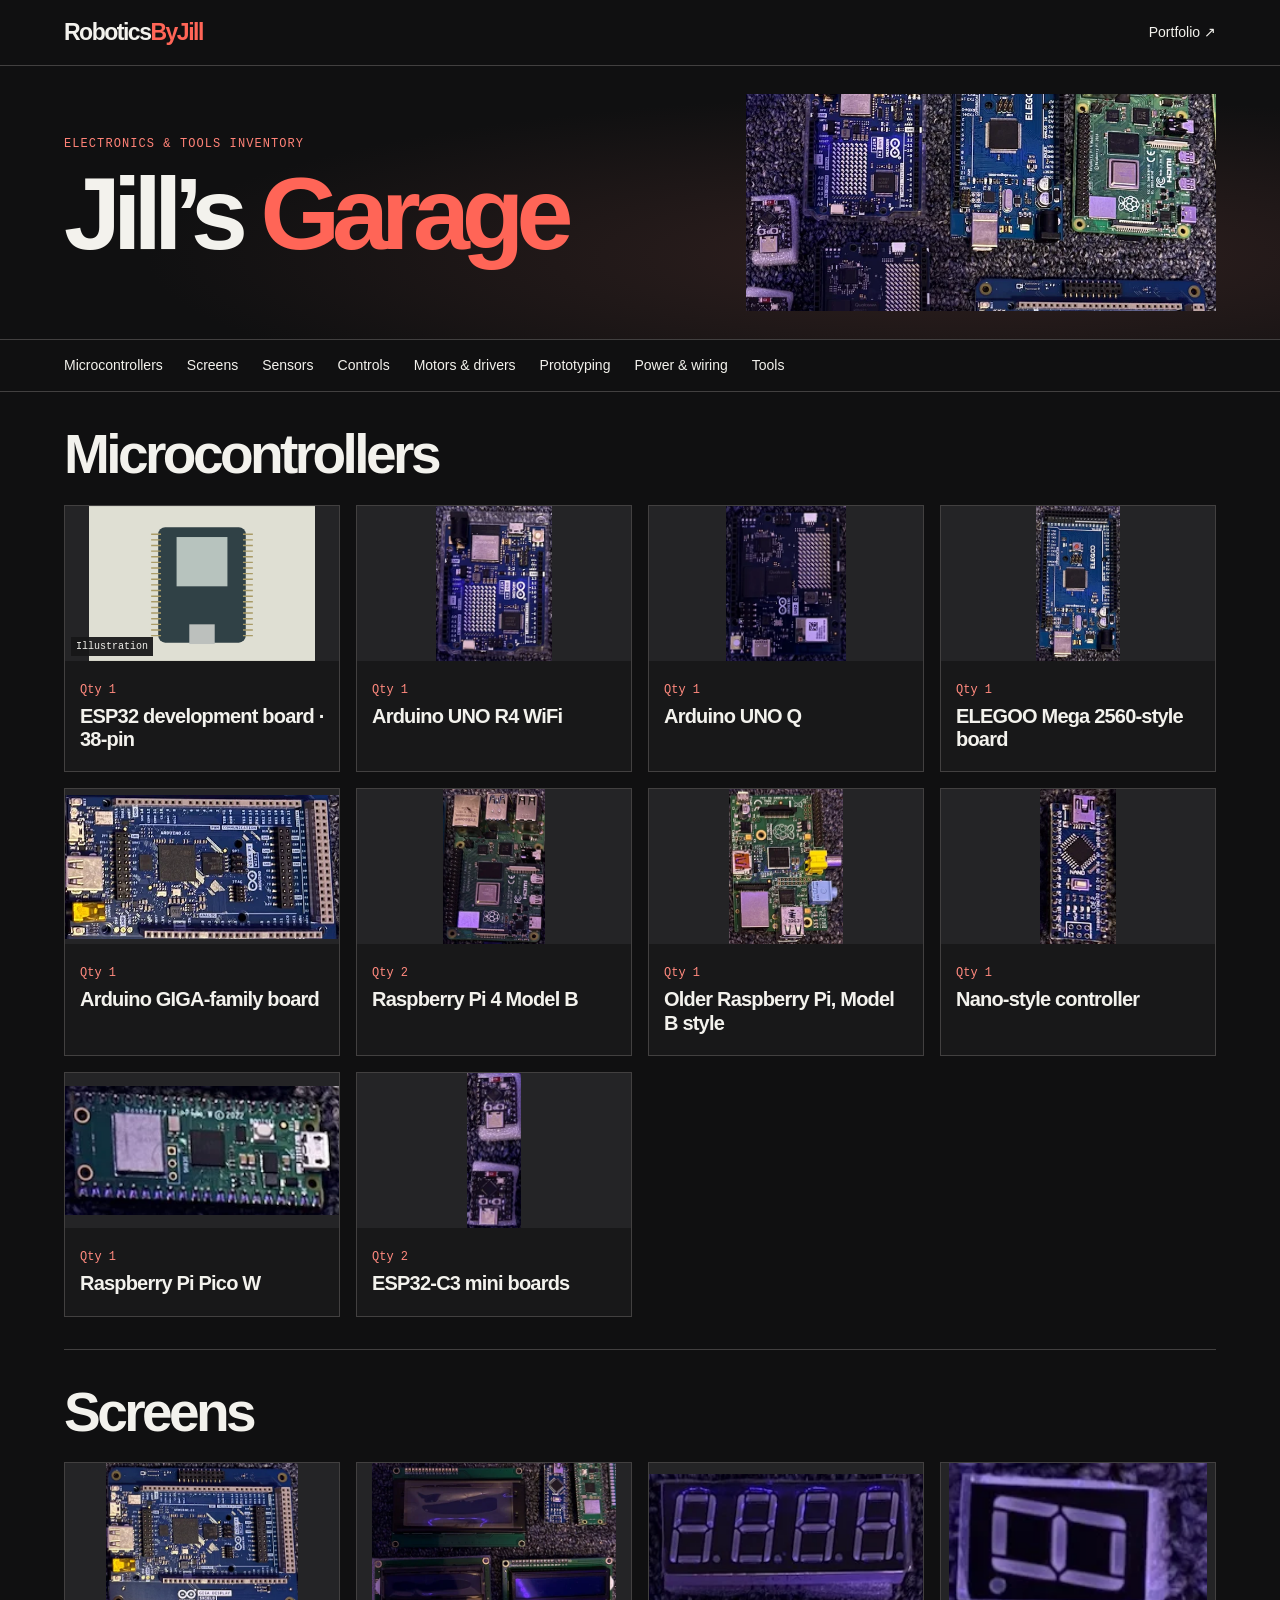
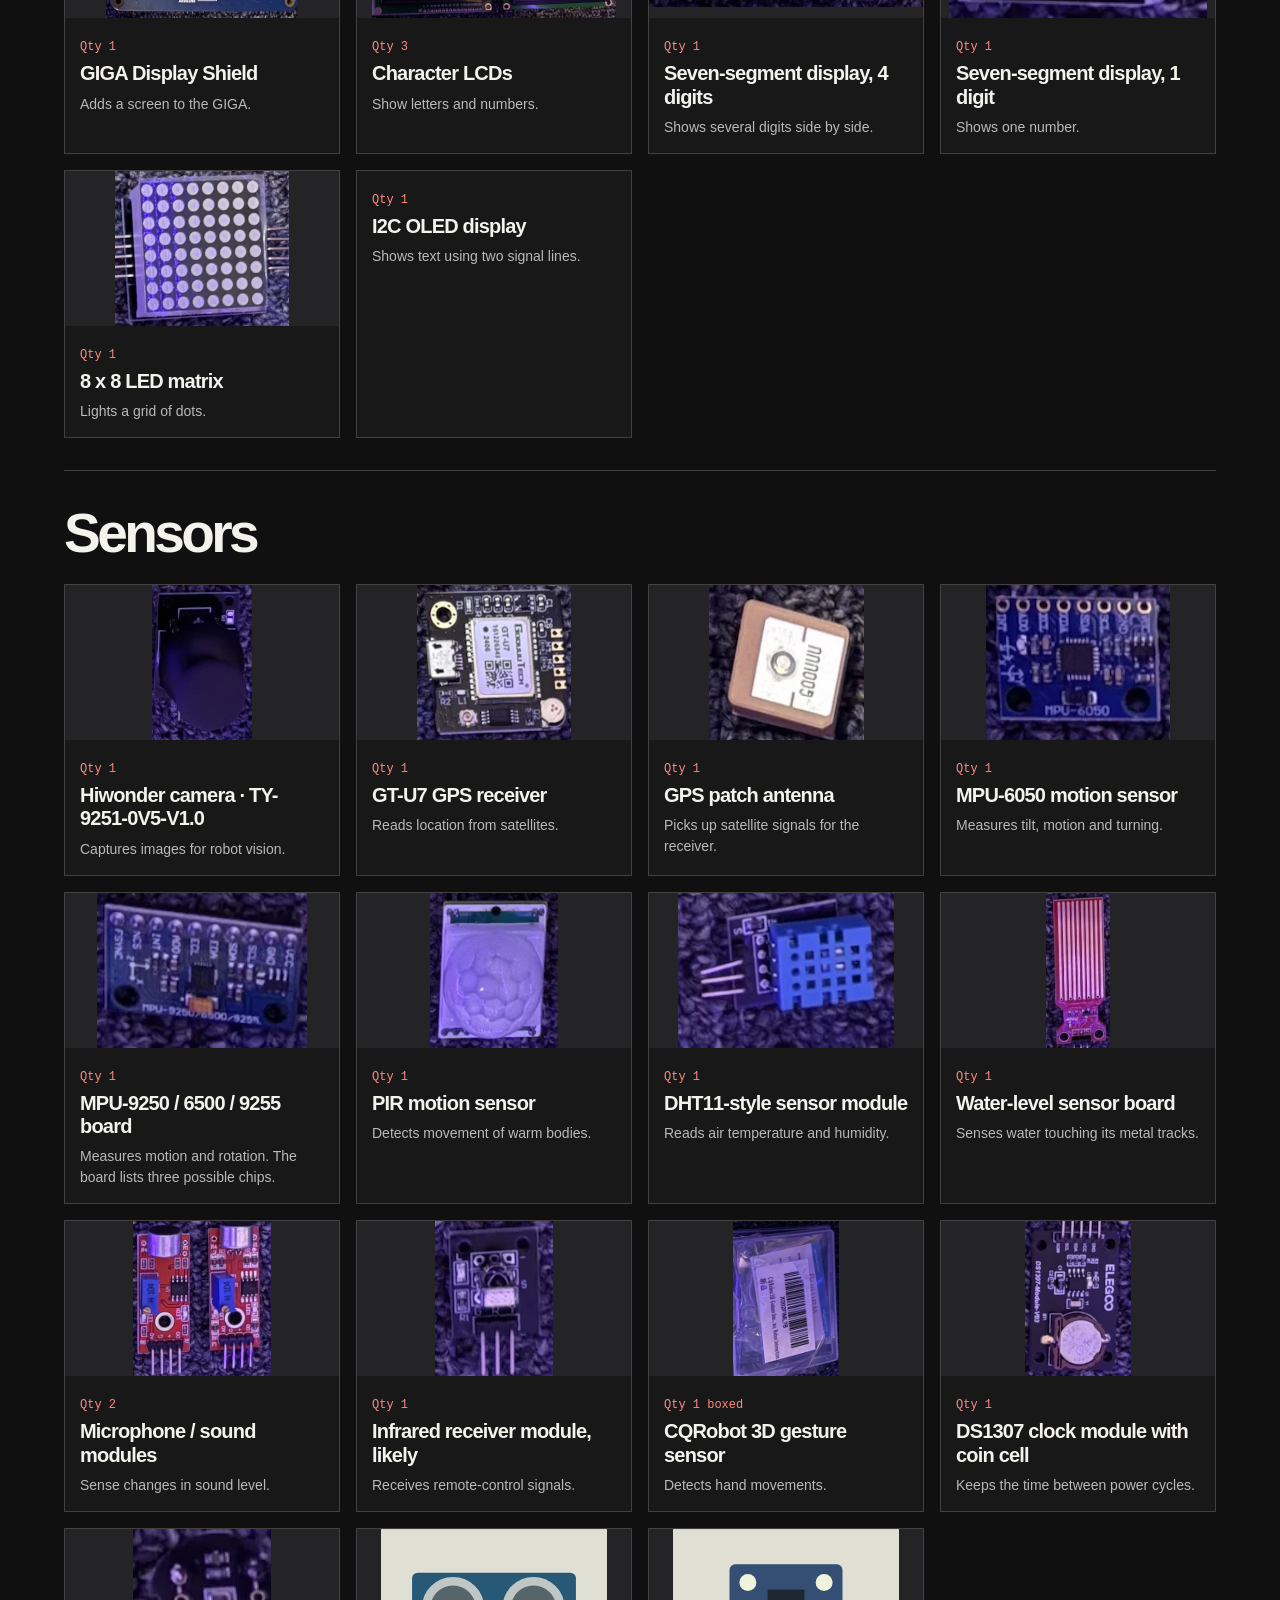
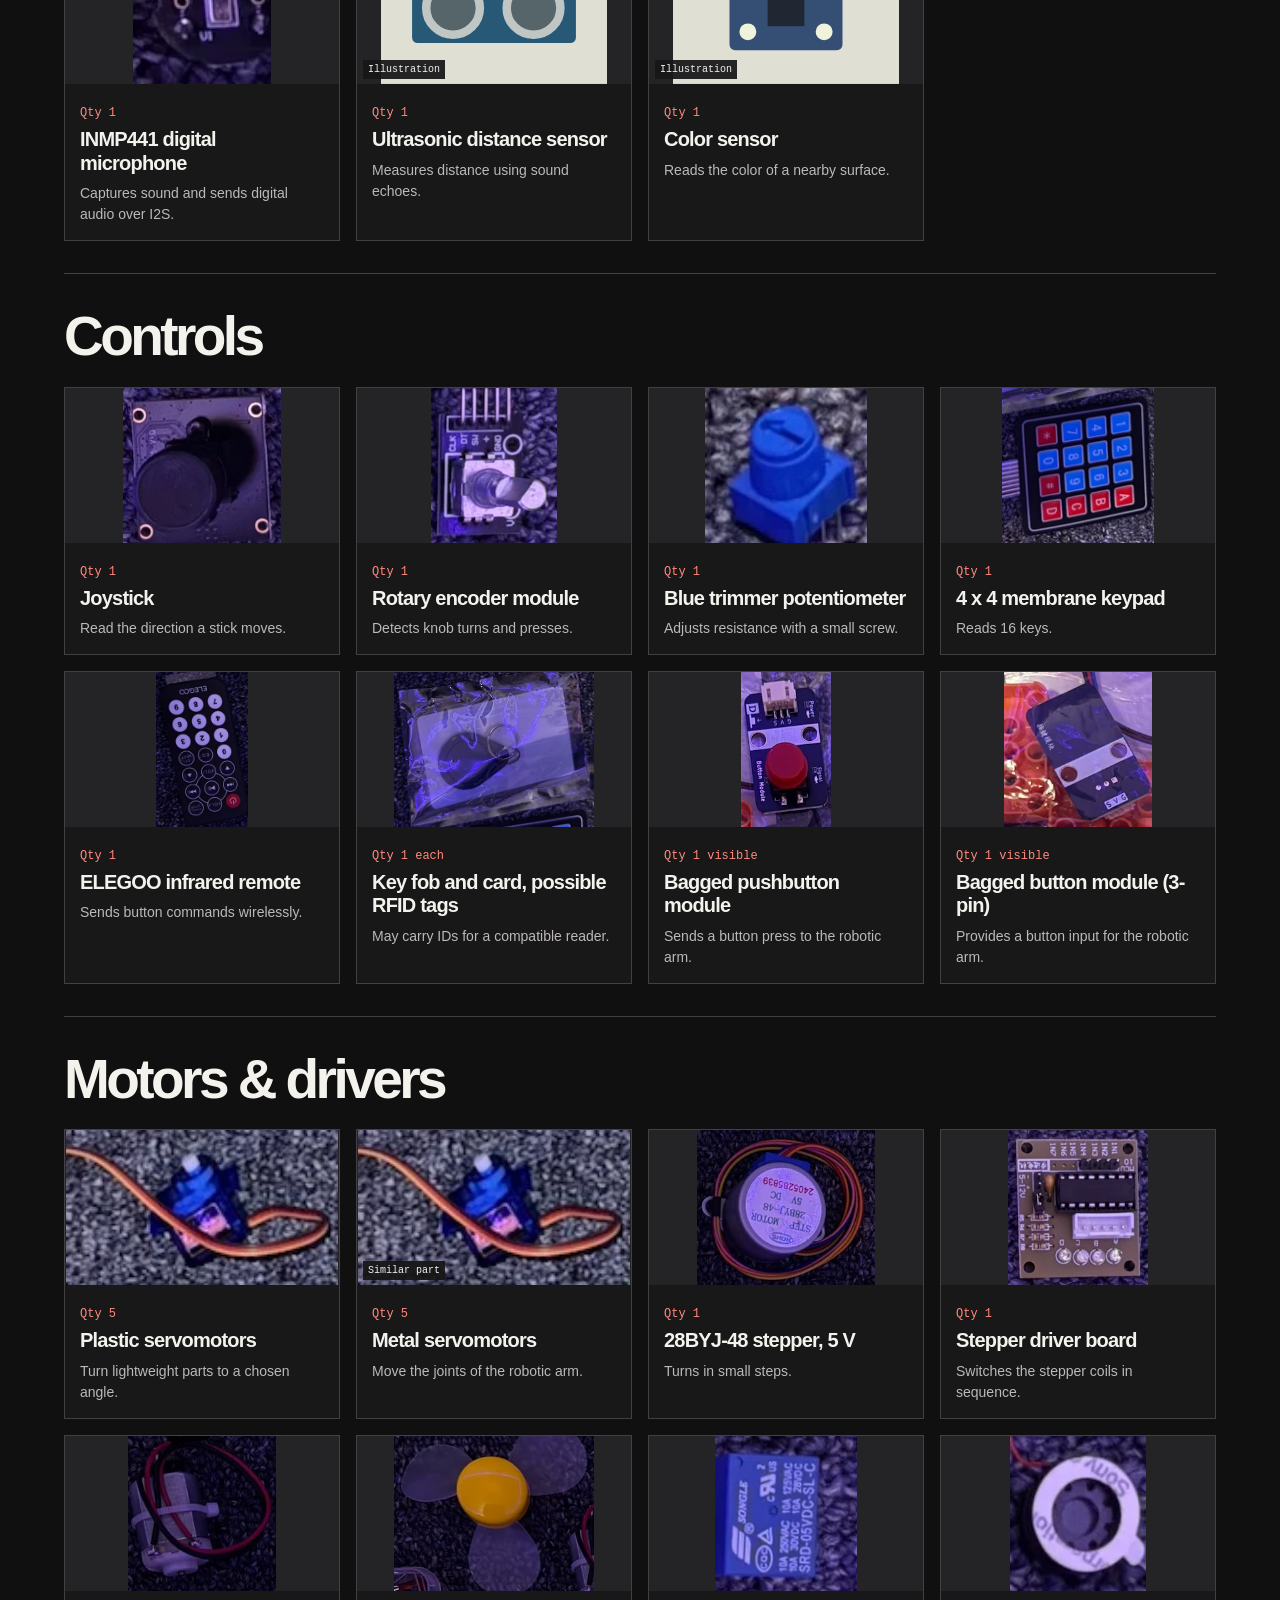
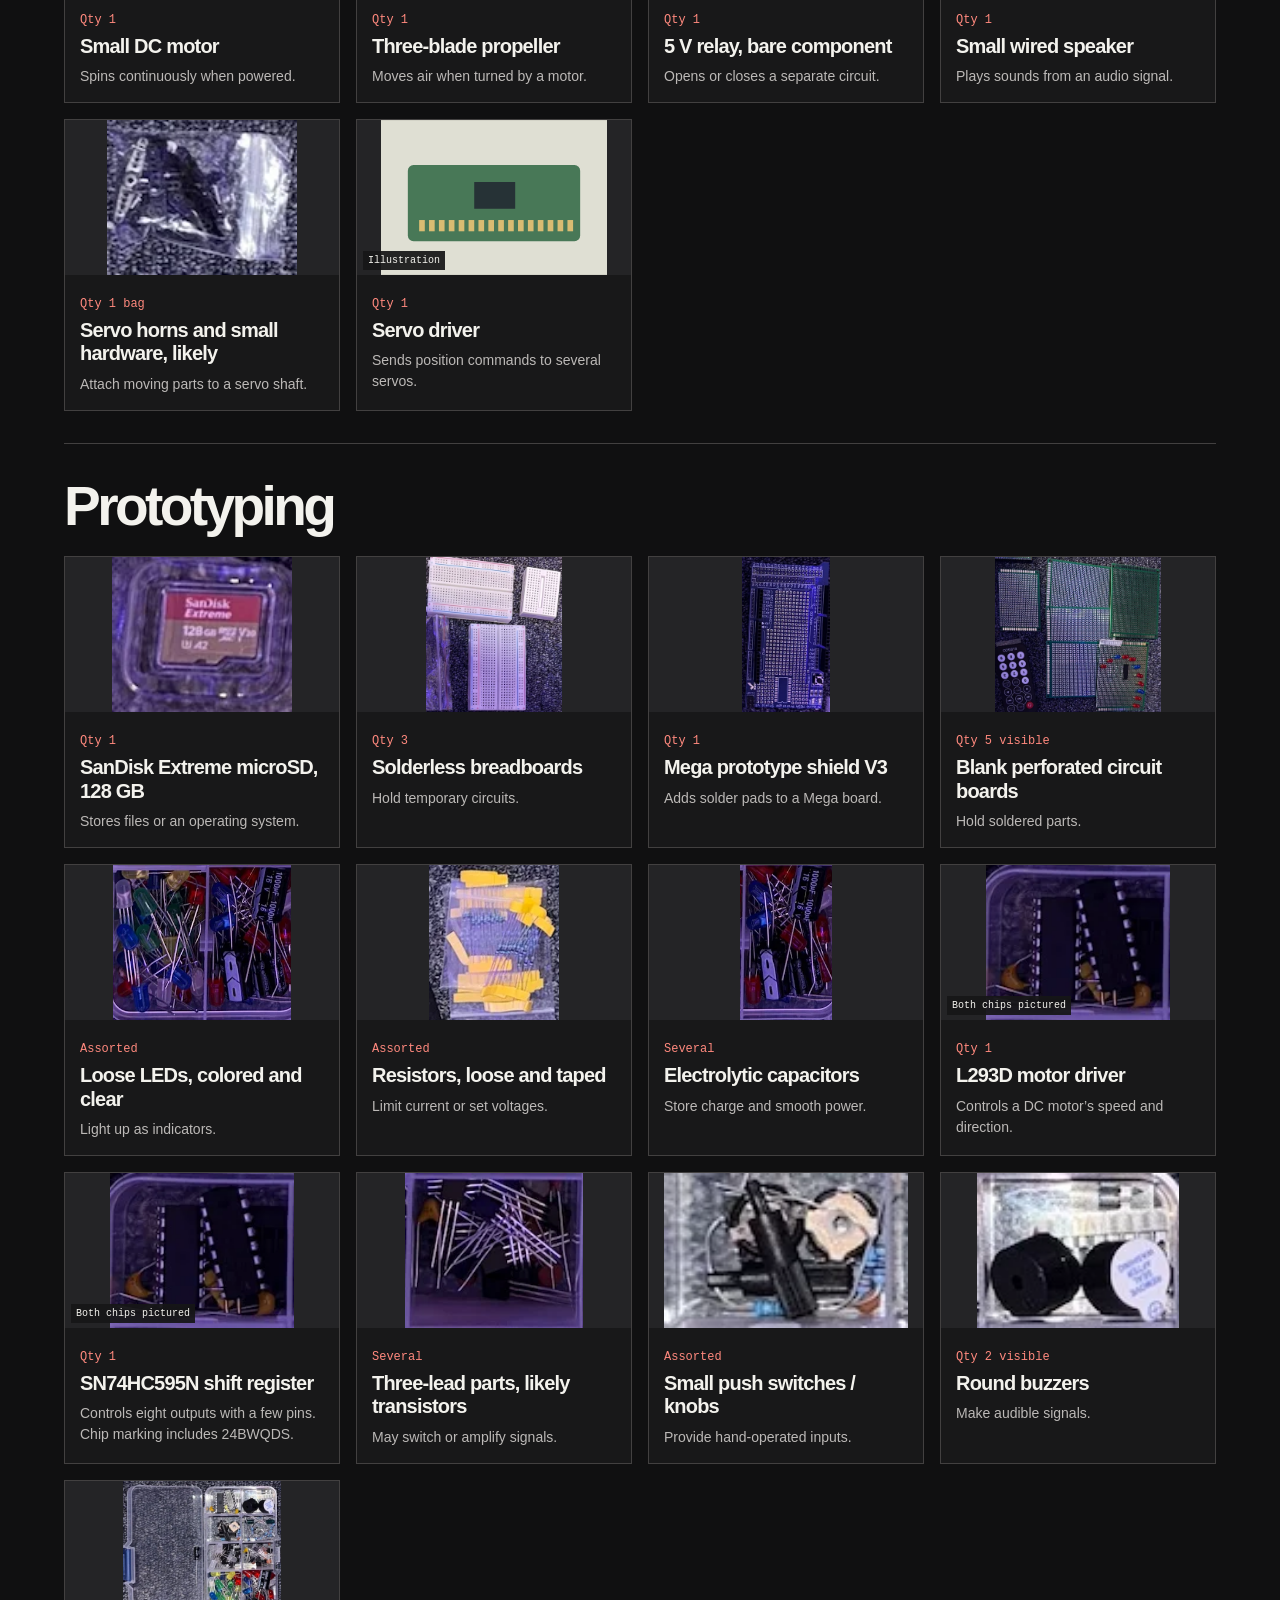
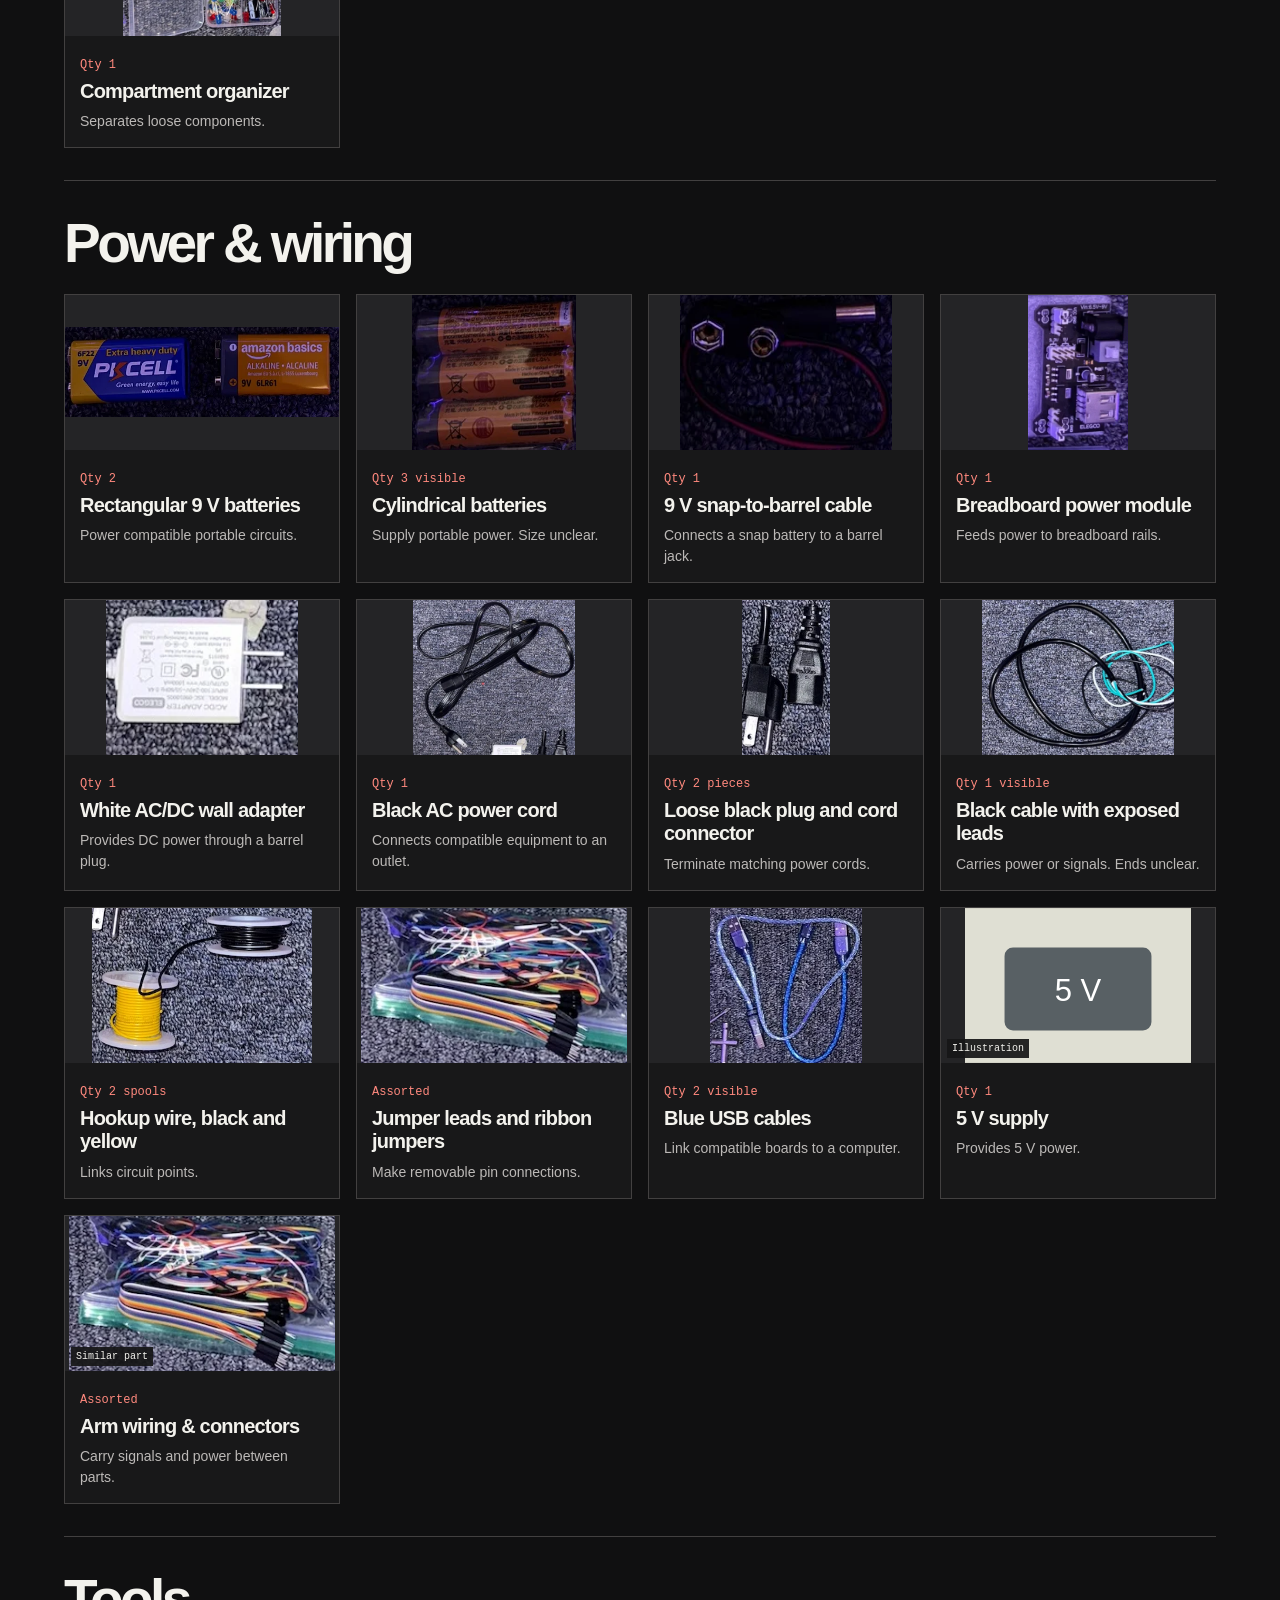
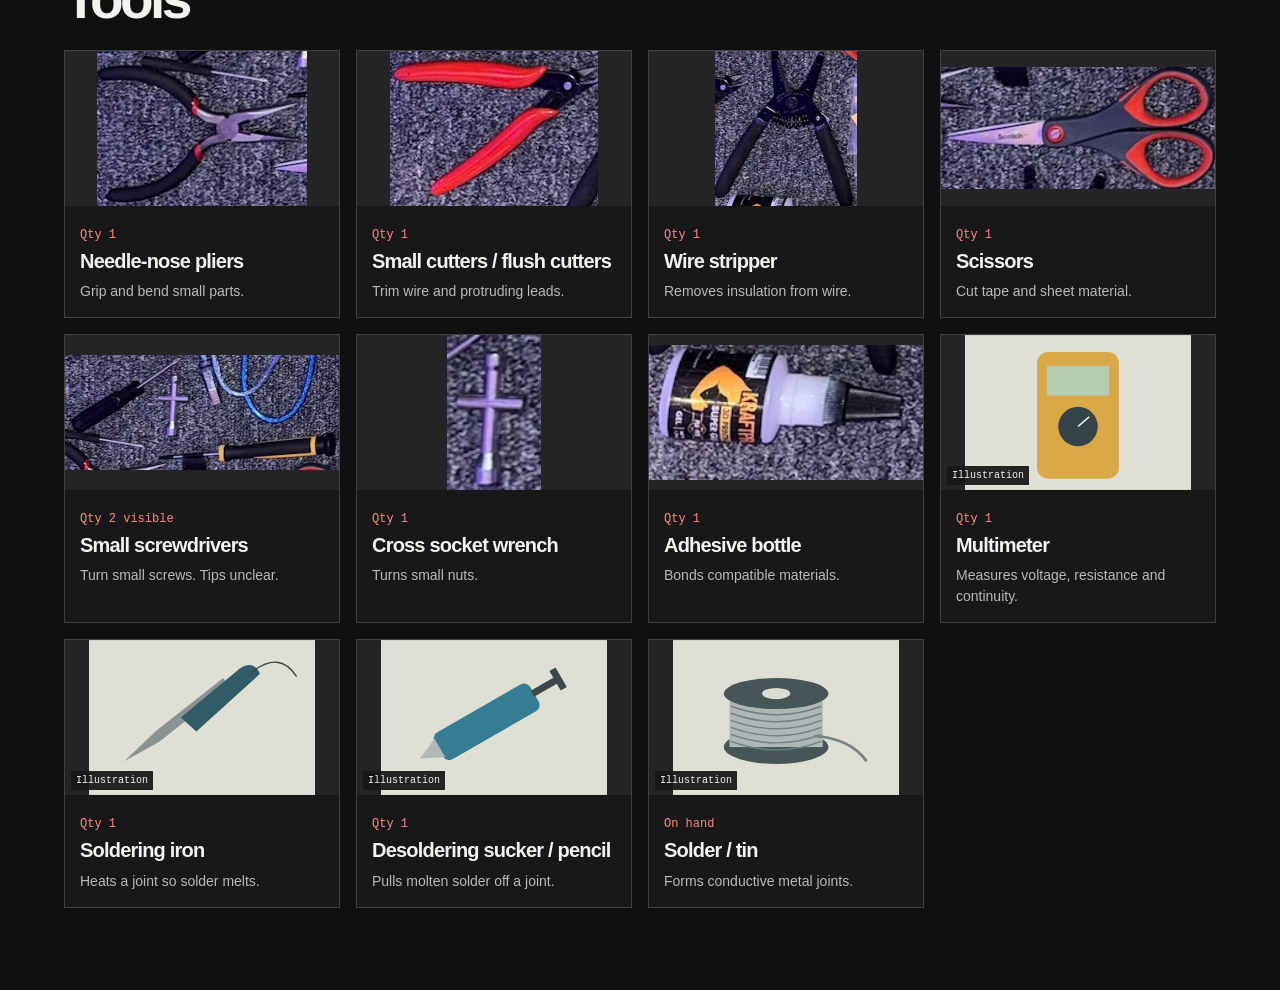
==== index.html @ e43953ca "fixing deployment" ====
<!doctype html>
<html lang="en">
  <head>
    <meta charset="utf-8">
    <meta name="viewport" content="width=device-width,initial-scale=1">
    <title>Jill’s Garage</title>
    <link rel="stylesheet" href="styles.css">
  </head>
  <body>
    <header id="top">
      <div class="mast">
        <a class="brand" href="#top">Robotics<span>ByJill</span>
        </a>
        <a href="https://i-am-jillian.github.io/RoboticsByJill/#top">Portfolio ↗</a>
      </div>
      <div class="hero">
        <div>
          <p>Electronics &amp; tools inventory</p>
          <h1>Jill’s <em>Garage</em>
          </h1>
        </div>
        <img src="photos/workbench.webp" alt="Arduino and Raspberry Pi boards from Jill’s collection">
      </div>
    </header>
    <nav aria-label="Inventory sections">
      <a href="#section-0">Microcontrollers</a>
      <a href="#section-1">Screens</a>
      <a href="#section-2">Sensors</a>
      <a href="#section-3">Controls</a>
      <a href="#section-4">Motors &amp; drivers</a>
      <a href="#section-5">Prototyping</a>
      <a href="#section-6">Power &amp; wiring</a>
      <a href="#section-7">Tools</a>
    </nav>
    <main>
      <section id="section-0">
        <h2>Microcontrollers</h2>
        <div class="grid">
          <article>
            <figure>
              <img loading="lazy" src="photos/board.svg" alt="ESP32 development board · 38-pin">
              <small>Illustration</small>
            </figure>
            <div class="info">
              <span class="qty">Qty 1</span>
              <h3>ESP32 development board · 38-pin</h3>
            </div>
          </article>
          <article>
            <figure>
              <img loading="lazy" src="photos/0-0.webp" alt="Arduino UNO R4 WiFi">
            </figure>
            <div class="info">
              <span class="qty">Qty 1</span>
              <h3>Arduino UNO R4 WiFi</h3>
            </div>
          </article>
          <article>
            <figure>
              <img loading="lazy" src="photos/0-1.webp" alt="Arduino UNO Q">
            </figure>
            <div class="info">
              <span class="qty">Qty 1</span>
              <h3>Arduino UNO Q</h3>
            </div>
          </article>
          <article>
            <figure>
              <img loading="lazy" src="photos/0-2.webp" alt="ELEGOO Mega 2560-style board">
            </figure>
            <div class="info">
              <span class="qty">Qty 1</span>
              <h3>ELEGOO Mega 2560-style board</h3>
            </div>
          </article>
          <article>
            <figure>
              <img loading="lazy" src="photos/0-3.webp" alt="Arduino GIGA-family board">
            </figure>
            <div class="info">
              <span class="qty">Qty 1</span>
              <h3>Arduino GIGA-family board</h3>
            </div>
          </article>
          <article>
            <figure>
              <img loading="lazy" src="photos/0-5.webp" alt="Raspberry Pi 4 Model B">
            </figure>
            <div class="info">
              <span class="qty">Qty 2</span>
              <h3>Raspberry Pi 4 Model B</h3>
            </div>
          </article>
          <article>
            <figure>
              <img loading="lazy" src="photos/0-6.webp" alt="Older Raspberry Pi, Model B style">
            </figure>
            <div class="info">
              <span class="qty">Qty 1</span>
              <h3>Older Raspberry Pi, Model B style</h3>
            </div>
          </article>
          <article>
            <figure>
              <img loading="lazy" src="photos/0-7.webp" alt="Nano-style controller">
            </figure>
            <div class="info">
              <span class="qty">Qty 1</span>
              <h3>Nano-style controller</h3>
            </div>
          </article>
          <article>
            <figure>
              <img loading="lazy" src="photos/0-8.webp" alt="Raspberry Pi Pico W">
            </figure>
            <div class="info">
              <span class="qty">Qty 1</span>
              <h3>Raspberry Pi Pico W</h3>
            </div>
          </article>
          <article>
            <figure>
              <img loading="lazy" src="photos/0-9.webp" alt="ESP32-C3 mini boards">
            </figure>
            <div class="info">
              <span class="qty">Qty 2</span>
              <h3>ESP32-C3 mini boards</h3>
            </div>
          </article>
        </div>
      </section>
      <section id="section-1">
        <h2>Screens</h2>
        <div class="grid">
          <article>
            <figure>
              <img loading="lazy" src="photos/0-4.webp" alt="GIGA Display Shield">
            </figure>
            <div class="info">
              <span class="qty">Qty 1</span>
              <h3>GIGA Display Shield</h3>
              <p>Adds a screen to the GIGA.</p>
            </div>
          </article>
          <article>
            <figure>
              <img loading="lazy" src="photos/2-0.webp" alt="Character LCDs">
            </figure>
            <div class="info">
              <span class="qty">Qty 3</span>
              <h3>Character LCDs</h3>
              <p>Show letters and numbers.</p>
            </div>
          </article>
          <article>
            <figure>
              <img loading="lazy" src="photos/2-1.webp" alt="Seven-segment display, 4 digits">
            </figure>
            <div class="info">
              <span class="qty">Qty 1</span>
              <h3>Seven-segment display, 4 digits</h3>
              <p>Shows several digits side by side.</p>
            </div>
          </article>
          <article>
            <figure>
              <img loading="lazy" src="photos/2-2.webp" alt="Seven-segment display, 1 digit">
            </figure>
            <div class="info">
              <span class="qty">Qty 1</span>
              <h3>Seven-segment display, 1 digit</h3>
              <p>Shows one number.</p>
            </div>
          </article>
          <article>
            <figure>
              <img loading="lazy" src="photos/2-3.webp" alt="8 x 8 LED matrix">
            </figure>
            <div class="info">
              <span class="qty">Qty 1</span>
              <h3>8 x 8 LED matrix</h3>
              <p>Lights a grid of dots.</p>
            </div>
          </article>
          <article>
            <div class="info">
              <span class="qty">Qty 1</span>
              <h3>I2C OLED display</h3>
              <p>Shows text using two signal lines.</p>
            </div>
          </article>
        </div>
      </section>
      <section id="section-2">
        <h2>Sensors</h2>
        <div class="grid">
          <article>
            <figure>
              <img loading="lazy" src="photos/camera.webp" alt="Hiwonder camera · TY-9251-0V5-V1.0">
            </figure>
            <div class="info">
              <span class="qty">Qty 1</span>
              <h3>Hiwonder camera · TY-9251-0V5-V1.0</h3>
              <p>Captures images for robot vision.</p>
            </div>
          </article>
          <article>
            <figure>
              <img loading="lazy" src="photos/1-0.webp" alt="GT-U7 GPS receiver">
            </figure>
            <div class="info">
              <span class="qty">Qty 1</span>
              <h3>GT-U7 GPS receiver</h3>
              <p>Reads location from satellites.</p>
            </div>
          </article>
          <article>
            <figure>
              <img loading="lazy" src="photos/1-1.webp" alt="GPS patch antenna">
            </figure>
            <div class="info">
              <span class="qty">Qty 1</span>
              <h3>GPS patch antenna</h3>
              <p>Picks up satellite signals for the receiver.</p>
            </div>
          </article>
          <article>
            <figure>
              <img loading="lazy" src="photos/1-2.webp" alt="MPU-6050 motion sensor">
            </figure>
            <div class="info">
              <span class="qty">Qty 1</span>
              <h3>MPU-6050 motion sensor</h3>
              <p>Measures tilt, motion and turning.</p>
            </div>
          </article>
          <article>
            <figure>
              <img loading="lazy" src="photos/1-3.webp" alt="MPU-9250 / 6500 / 9255 board">
            </figure>
            <div class="info">
              <span class="qty">Qty 1</span>
              <h3>MPU-9250 / 6500 / 9255 board</h3>
              <p>Measures motion and rotation. The board lists three possible chips.</p>
            </div>
          </article>
          <article>
            <figure>
              <img loading="lazy" src="photos/1-4.webp" alt="PIR motion sensor">
            </figure>
            <div class="info">
              <span class="qty">Qty 1</span>
              <h3>PIR motion sensor</h3>
              <p>Detects movement of warm bodies.</p>
            </div>
          </article>
          <article>
            <figure>
              <img loading="lazy" src="photos/1-5.webp" alt="DHT11-style sensor module">
            </figure>
            <div class="info">
              <span class="qty">Qty 1</span>
              <h3>DHT11-style sensor module</h3>
              <p>Reads air temperature and humidity.</p>
            </div>
          </article>
          <article>
            <figure>
              <img loading="lazy" src="photos/1-6.webp" alt="Water-level sensor board">
            </figure>
            <div class="info">
              <span class="qty">Qty 1</span>
              <h3>Water-level sensor board</h3>
              <p>Senses water touching its metal tracks.</p>
            </div>
          </article>
          <article>
            <figure>
              <img loading="lazy" src="photos/1-7.webp" alt="Microphone / sound modules">
            </figure>
            <div class="info">
              <span class="qty">Qty 2</span>
              <h3>Microphone / sound modules</h3>
              <p>Sense changes in sound level.</p>
            </div>
          </article>
          <article>
            <figure>
              <img loading="lazy" src="photos/1-8.webp" alt="Infrared receiver module, likely">
            </figure>
            <div class="info">
              <span class="qty">Qty 1</span>
              <h3>Infrared receiver module, likely</h3>
              <p>Receives remote-control signals.</p>
            </div>
          </article>
          <article>
            <figure>
              <img loading="lazy" src="photos/1-9.webp" alt="CQRobot 3D gesture sensor">
            </figure>
            <div class="info">
              <span class="qty">Qty 1 boxed</span>
              <h3>CQRobot 3D gesture sensor</h3>
              <p>Detects hand movements.</p>
            </div>
          </article>
          <article>
            <figure>
              <img loading="lazy" src="photos/1-10.webp" alt="DS1307 clock module with coin cell">
            </figure>
            <div class="info">
              <span class="qty">Qty 1</span>
              <h3>DS1307 clock module with coin cell</h3>
              <p>Keeps the time between power cycles.</p>
            </div>
          </article>
          <article>
            <figure>
              <img loading="lazy" src="photos/1-11.webp" alt="INMP441 digital microphone">
            </figure>
            <div class="info">
              <span class="qty">Qty 1</span>
              <h3>INMP441 digital microphone</h3>
              <p>Captures sound and sends digital audio over I2S.</p>
            </div>
          </article>
          <article>
            <figure>
              <img loading="lazy" src="photos/ultra.svg" alt="Ultrasonic distance sensor">
              <small>Illustration</small>
            </figure>
            <div class="info">
              <span class="qty">Qty 1</span>
              <h3>Ultrasonic distance sensor</h3>
              <p>Measures distance using sound echoes.</p>
            </div>
          </article>
          <article>
            <figure>
              <img loading="lazy" src="photos/color.svg" alt="Color sensor">
              <small>Illustration</small>
            </figure>
            <div class="info">
              <span class="qty">Qty 1</span>
              <h3>Color sensor</h3>
              <p>Reads the color of a nearby surface.</p>
            </div>
          </article>
        </div>
      </section>
      <section id="section-3">
        <h2>Controls</h2>
        <div class="grid">
          <article>
            <figure>
              <img loading="lazy" src="photos/2-4.webp" alt="Joystick">
            </figure>
            <div class="info">
              <span class="qty">Qty 1</span>
              <h3>Joystick</h3>
              <p>Read the direction a stick moves.</p>
            </div>
          </article>
          <article>
            <figure>
              <img loading="lazy" src="photos/2-5.webp" alt="Rotary encoder module">
            </figure>
            <div class="info">
              <span class="qty">Qty 1</span>
              <h3>Rotary encoder module</h3>
              <p>Detects knob turns and presses.</p>
            </div>
          </article>
          <article>
            <figure>
              <img loading="lazy" src="photos/2-6.webp" alt="Blue trimmer potentiometer">
            </figure>
            <div class="info">
              <span class="qty">Qty 1</span>
              <h3>Blue trimmer potentiometer</h3>
              <p>Adjusts resistance with a small screw.</p>
            </div>
          </article>
          <article>
            <figure>
              <img loading="lazy" src="photos/2-7.webp" alt="4 x 4 membrane keypad">
            </figure>
            <div class="info">
              <span class="qty">Qty 1</span>
              <h3>4 x 4 membrane keypad</h3>
              <p>Reads 16 keys.</p>
            </div>
          </article>
          <article>
            <figure>
              <img loading="lazy" src="photos/2-8.webp" alt="ELEGOO infrared remote">
            </figure>
            <div class="info">
              <span class="qty">Qty 1</span>
              <h3>ELEGOO infrared remote</h3>
              <p>Sends button commands wirelessly.</p>
            </div>
          </article>
          <article>
            <figure>
              <img loading="lazy" src="photos/2-9.webp" alt="Key fob and card, possible RFID tags">
            </figure>
            <div class="info">
              <span class="qty">Qty 1 each</span>
              <h3>Key fob and card, possible RFID tags</h3>
              <p>May carry IDs for a compatible reader.</p>
            </div>
          </article>
          <article>
            <figure>
              <img loading="lazy" src="photos/2-10.webp" alt="Bagged pushbutton module">
            </figure>
            <div class="info">
              <span class="qty">Qty 1 visible</span>
              <h3>Bagged pushbutton module</h3>
              <p>Sends a button press to the robotic arm.</p>
            </div>
          </article>
          <article>
            <figure>
              <img loading="lazy" src="photos/2-11.webp" alt="Bagged button module (3-pin)">
            </figure>
            <div class="info">
              <span class="qty">Qty 1 visible</span>
              <h3>Bagged button module (3-pin)</h3>
              <p>Provides a button input for the robotic arm.</p>
            </div>
          </article>
        </div>
      </section>
      <section id="section-4">
        <h2>Motors &amp; drivers</h2>
        <div class="grid">
          <article>
            <figure>
              <img loading="lazy" src="photos/3-0.webp" alt="Plastic servomotors">
            </figure>
            <div class="info">
              <span class="qty">Qty 5</span>
              <h3>Plastic servomotors</h3>
              <p>Turn lightweight parts to a chosen angle.</p>
            </div>
          </article>
          <article>
            <figure>
              <img loading="lazy" src="photos/7-0.webp" alt="Metal servomotors">
              <small>Similar part</small>
            </figure>
            <div class="info">
              <span class="qty">Qty 5</span>
              <h3>Metal servomotors</h3>
              <p>Move the joints of the robotic arm.</p>
            </div>
          </article>
          <article>
            <figure>
              <img loading="lazy" src="photos/3-2.webp" alt="28BYJ-48 stepper, 5 V">
            </figure>
            <div class="info">
              <span class="qty">Qty 1</span>
              <h3>28BYJ-48 stepper, 5 V</h3>
              <p>Turns in small steps.</p>
            </div>
          </article>
          <article>
            <figure>
              <img loading="lazy" src="photos/3-3.webp" alt="Stepper driver board">
            </figure>
            <div class="info">
              <span class="qty">Qty 1</span>
              <h3>Stepper driver board</h3>
              <p>Switches the stepper coils in sequence.</p>
            </div>
          </article>
          <article>
            <figure>
              <img loading="lazy" src="photos/3-4.webp" alt="Small DC motor">
            </figure>
            <div class="info">
              <span class="qty">Qty 1</span>
              <h3>Small DC motor</h3>
              <p>Spins continuously when powered.</p>
            </div>
          </article>
          <article>
            <figure>
              <img loading="lazy" src="photos/3-5.webp" alt="Three-blade propeller">
            </figure>
            <div class="info">
              <span class="qty">Qty 1</span>
              <h3>Three-blade propeller</h3>
              <p>Moves air when turned by a motor.</p>
            </div>
          </article>
          <article>
            <figure>
              <img loading="lazy" src="photos/3-6.webp" alt="5 V relay, bare component">
            </figure>
            <div class="info">
              <span class="qty">Qty 1</span>
              <h3>5 V relay, bare component</h3>
              <p>Opens or closes a separate circuit.</p>
            </div>
          </article>
          <article>
            <figure>
              <img loading="lazy" src="photos/3-7.webp" alt="Small wired speaker">
            </figure>
            <div class="info">
              <span class="qty">Qty 1</span>
              <h3>Small wired speaker</h3>
              <p>Plays sounds from an audio signal.</p>
            </div>
          </article>
          <article>
            <figure>
              <img loading="lazy" src="photos/3-8.webp" alt="Servo horns and small hardware, likely">
            </figure>
            <div class="info">
              <span class="qty">Qty 1 bag</span>
              <h3>Servo horns and small hardware, likely</h3>
              <p>Attach moving parts to a servo shaft.</p>
            </div>
          </article>
          <article>
            <figure>
              <img loading="lazy" src="photos/driver.svg" alt="Servo driver">
              <small>Illustration</small>
            </figure>
            <div class="info">
              <span class="qty">Qty 1</span>
              <h3>Servo driver</h3>
              <p>Sends position commands to several servos.</p>
            </div>
          </article>
        </div>
      </section>
      <section id="section-5">
        <h2>Prototyping</h2>
        <div class="grid">
          <article>
            <figure>
              <img loading="lazy" src="photos/0-10.webp" alt="SanDisk Extreme microSD, 128 GB">
            </figure>
            <div class="info">
              <span class="qty">Qty 1</span>
              <h3>SanDisk Extreme microSD, 128 GB</h3>
              <p>Stores files or an operating system.</p>
            </div>
          </article>
          <article>
            <figure>
              <img loading="lazy" src="photos/4-0.webp" alt="Solderless breadboards">
            </figure>
            <div class="info">
              <span class="qty">Qty 3</span>
              <h3>Solderless breadboards</h3>
              <p>Hold temporary circuits.</p>
            </div>
          </article>
          <article>
            <figure>
              <img loading="lazy" src="photos/4-1.webp" alt="Mega prototype shield V3">
            </figure>
            <div class="info">
              <span class="qty">Qty 1</span>
              <h3>Mega prototype shield V3</h3>
              <p>Adds solder pads to a Mega board.</p>
            </div>
          </article>
          <article>
            <figure>
              <img loading="lazy" src="photos/4-2.webp" alt="Blank perforated circuit boards">
            </figure>
            <div class="info">
              <span class="qty">Qty 5 visible</span>
              <h3>Blank perforated circuit boards</h3>
              <p>Hold soldered parts.</p>
            </div>
          </article>
          <article>
            <figure>
              <img loading="lazy" src="photos/4-4.webp" alt="Loose LEDs, colored and clear">
            </figure>
            <div class="info">
              <span class="qty">Assorted</span>
              <h3>Loose LEDs, colored and clear</h3>
              <p>Light up as indicators.</p>
            </div>
          </article>
          <article>
            <figure>
              <img loading="lazy" src="photos/4-5.webp" alt="Resistors, loose and taped">
            </figure>
            <div class="info">
              <span class="qty">Assorted</span>
              <h3>Resistors, loose and taped</h3>
              <p>Limit current or set voltages.</p>
            </div>
          </article>
          <article>
            <figure>
              <img loading="lazy" src="photos/4-6.webp" alt="Electrolytic capacitors">
            </figure>
            <div class="info">
              <span class="qty">Several</span>
              <h3>Electrolytic capacitors</h3>
              <p>Store charge and smooth power.</p>
            </div>
          </article>
          <article>
            <figure>
              <img loading="lazy" src="photos/4-8.webp" alt="L293D motor driver">
              <small>Both chips pictured</small>
            </figure>
            <div class="info">
              <span class="qty">Qty 1</span>
              <h3>L293D motor driver</h3>
              <p>Controls a DC motor’s speed and direction.</p>
            </div>
          </article>
          <article>
            <figure>
              <img loading="lazy" src="photos/4-8.webp" alt="SN74HC595N shift register">
              <small>Both chips pictured</small>
            </figure>
            <div class="info">
              <span class="qty">Qty 1</span>
              <h3>SN74HC595N shift register</h3>
              <p>Controls eight outputs with a few pins. Chip marking includes 24BWQDS.</p>
            </div>
          </article>
          <article>
            <figure>
              <img loading="lazy" src="photos/4-9.webp" alt="Three-lead parts, likely transistors">
            </figure>
            <div class="info">
              <span class="qty">Several</span>
              <h3>Three-lead parts, likely transistors</h3>
              <p>May switch or amplify signals.</p>
            </div>
          </article>
          <article>
            <figure>
              <img loading="lazy" src="photos/4-10.webp" alt="Small push switches / knobs">
            </figure>
            <div class="info">
              <span class="qty">Assorted</span>
              <h3>Small push switches / knobs</h3>
              <p>Provide hand-operated inputs.</p>
            </div>
          </article>
          <article>
            <figure>
              <img loading="lazy" src="photos/4-11.webp" alt="Round buzzers">
            </figure>
            <div class="info">
              <span class="qty">Qty 2 visible</span>
              <h3>Round buzzers</h3>
              <p>Make audible signals.</p>
            </div>
          </article>
          <article>
            <figure>
              <img loading="lazy" src="photos/4-13.webp" alt="Compartment organizer">
            </figure>
            <div class="info">
              <span class="qty">Qty 1</span>
              <h3>Compartment organizer</h3>
              <p>Separates loose components.</p>
            </div>
          </article>
        </div>
      </section>
      <section id="section-6">
        <h2>Power &amp; wiring</h2>
        <div class="grid">
          <article>
            <figure>
              <img loading="lazy" src="photos/5-0.webp" alt="Rectangular 9 V batteries">
            </figure>
            <div class="info">
              <span class="qty">Qty 2</span>
              <h3>Rectangular 9 V batteries</h3>
              <p>Power compatible portable circuits.</p>
            </div>
          </article>
          <article>
            <figure>
              <img loading="lazy" src="photos/5-1.webp" alt="Cylindrical batteries">
            </figure>
            <div class="info">
              <span class="qty">Qty 3 visible</span>
              <h3>Cylindrical batteries</h3>
              <p>Supply portable power. Size unclear.</p>
            </div>
          </article>
          <article>
            <figure>
              <img loading="lazy" src="photos/5-2.webp" alt="9 V snap-to-barrel cable">
            </figure>
            <div class="info">
              <span class="qty">Qty 1</span>
              <h3>9 V snap-to-barrel cable</h3>
              <p>Connects a snap battery to a barrel jack.</p>
            </div>
          </article>
          <article>
            <figure>
              <img loading="lazy" src="photos/5-3.webp" alt="Breadboard power module">
            </figure>
            <div class="info">
              <span class="qty">Qty 1</span>
              <h3>Breadboard power module</h3>
              <p>Feeds power to breadboard rails.</p>
            </div>
          </article>
          <article>
            <figure>
              <img loading="lazy" src="photos/5-4.webp" alt="White AC/DC wall adapter">
            </figure>
            <div class="info">
              <span class="qty">Qty 1</span>
              <h3>White AC/DC wall adapter</h3>
              <p>Provides DC power through a barrel plug.</p>
            </div>
          </article>
          <article>
            <figure>
              <img loading="lazy" src="photos/5-5.webp" alt="Black AC power cord">
            </figure>
            <div class="info">
              <span class="qty">Qty 1</span>
              <h3>Black AC power cord</h3>
              <p>Connects compatible equipment to an outlet.</p>
            </div>
          </article>
          <article>
            <figure>
              <img loading="lazy" src="photos/5-6.webp" alt="Loose black plug and cord connector">
            </figure>
            <div class="info">
              <span class="qty">Qty 2 pieces</span>
              <h3>Loose black plug and cord connector</h3>
              <p>Terminate matching power cords.</p>
            </div>
          </article>
          <article>
            <figure>
              <img loading="lazy" src="photos/5-7.webp" alt="Black cable with exposed leads">
            </figure>
            <div class="info">
              <span class="qty">Qty 1 visible</span>
              <h3>Black cable with exposed leads</h3>
              <p>Carries power or signals. Ends unclear.</p>
            </div>
          </article>
          <article>
            <figure>
              <img loading="lazy" src="photos/5-8.webp" alt="Hookup wire, black and yellow">
            </figure>
            <div class="info">
              <span class="qty">Qty 2 spools</span>
              <h3>Hookup wire, black and yellow</h3>
              <p>Links circuit points.</p>
            </div>
          </article>
          <article>
            <figure>
              <img loading="lazy" src="photos/5-9.webp" alt="Jumper leads and ribbon jumpers">
            </figure>
            <div class="info">
              <span class="qty">Assorted</span>
              <h3>Jumper leads and ribbon jumpers</h3>
              <p>Make removable pin connections.</p>
            </div>
          </article>
          <article>
            <figure>
              <img loading="lazy" src="photos/5-10.webp" alt="Blue USB cables">
            </figure>
            <div class="info">
              <span class="qty">Qty 2 visible</span>
              <h3>Blue USB cables</h3>
              <p>Link compatible boards to a computer.</p>
            </div>
          </article>
          <article>
            <figure>
              <img loading="lazy" src="photos/supply.svg" alt="5 V supply">
              <small>Illustration</small>
            </figure>
            <div class="info">
              <span class="qty">Qty 1</span>
              <h3>5 V supply</h3>
              <p>Provides 5 V power.</p>
            </div>
          </article>
          <article>
            <figure>
              <img loading="lazy" src="photos/7-8.webp" alt="Arm wiring &amp; connectors">
              <small>Similar part</small>
            </figure>
            <div class="info">
              <span class="qty">Assorted</span>
              <h3>Arm wiring &amp; connectors</h3>
              <p>Carry signals and power between parts.</p>
            </div>
          </article>
        </div>
      </section>
      <section id="section-7">
        <h2>Tools</h2>
        <div class="grid">
          <article>
            <figure>
              <img loading="lazy" src="photos/6-0.webp" alt="Needle-nose pliers">
            </figure>
            <div class="info">
              <span class="qty">Qty 1</span>
              <h3>Needle-nose pliers</h3>
              <p>Grip and bend small parts.</p>
            </div>
          </article>
          <article>
            <figure>
              <img loading="lazy" src="photos/6-1.webp" alt="Small cutters / flush cutters">
            </figure>
            <div class="info">
              <span class="qty">Qty 1</span>
              <h3>Small cutters / flush cutters</h3>
              <p>Trim wire and protruding leads.</p>
            </div>
          </article>
          <article>
            <figure>
              <img loading="lazy" src="photos/6-2.webp" alt="Wire stripper">
            </figure>
            <div class="info">
              <span class="qty">Qty 1</span>
              <h3>Wire stripper</h3>
              <p>Removes insulation from wire.</p>
            </div>
          </article>
          <article>
            <figure>
              <img loading="lazy" src="photos/6-3.webp" alt="Scissors">
            </figure>
            <div class="info">
              <span class="qty">Qty 1</span>
              <h3>Scissors</h3>
              <p>Cut tape and sheet material.</p>
            </div>
          </article>
          <article>
            <figure>
              <img loading="lazy" src="photos/6-4.webp" alt="Small screwdrivers">
            </figure>
            <div class="info">
              <span class="qty">Qty 2 visible</span>
              <h3>Small screwdrivers</h3>
              <p>Turn small screws. Tips unclear.</p>
            </div>
          </article>
          <article>
            <figure>
              <img loading="lazy" src="photos/6-5.webp" alt="Cross socket wrench">
            </figure>
            <div class="info">
              <span class="qty">Qty 1</span>
              <h3>Cross socket wrench</h3>
              <p>Turns small nuts.</p>
            </div>
          </article>
          <article>
            <figure>
              <img loading="lazy" src="photos/6-6.webp" alt="Adhesive bottle">
            </figure>
            <div class="info">
              <span class="qty">Qty 1</span>
              <h3>Adhesive bottle</h3>
              <p>Bonds compatible materials.</p>
            </div>
          </article>
          <article>
            <figure>
              <img loading="lazy" src="photos/meter.svg" alt="Multimeter">
              <small>Illustration</small>
            </figure>
            <div class="info">
              <span class="qty">Qty 1</span>
              <h3>Multimeter</h3>
              <p>Measures voltage, resistance and continuity.</p>
            </div>
          </article>
          <article>
            <figure>
              <img loading="lazy" src="photos/iron.svg" alt="Soldering iron">
              <small>Illustration</small>
            </figure>
            <div class="info">
              <span class="qty">Qty 1</span>
              <h3>Soldering iron</h3>
              <p>Heats a joint so solder melts.</p>
            </div>
          </article>
          <article>
            <figure>
              <img loading="lazy" src="photos/pump.svg" alt="Desoldering sucker / pencil">
              <small>Illustration</small>
            </figure>
            <div class="info">
              <span class="qty">Qty 1</span>
              <h3>Desoldering sucker / pencil</h3>
              <p>Pulls molten solder off a joint.</p>
            </div>
          </article>
          <article>
            <figure>
              <img loading="lazy" src="photos/tin.svg" alt="Solder / tin">
              <small>Illustration</small>
            </figure>
            <div class="info">
              <span class="qty">On hand</span>
              <h3>Solder / tin</h3>
              <p>Forms conductive metal joints.</p>
            </div>
          </article>
        </div>
      </section>
    </main>
  </body>
</html>
---- styles.css ----
:root {
  color-scheme: dark;
  --bg: #101011;
  --card: #181819;
  --line: #424040;
  --text: #f3f2ed;
  --muted: #bcb9b7;
  --accent: #ff6557;
  --gutter: max(5vw, calc((100vw - 1280px) / 2));
}
* { box-sizing: border-box; }
html { scroll-padding-top: 65px; }
body { margin: 0; background: var(--bg); color: var(--text); font: 16px/1.5 Inter, Arial, sans-serif; }
a { color: inherit; text-decoration: none; }
a:hover, .brand span, em { color: var(--accent); }
a:focus-visible { outline: 2px solid var(--accent); outline-offset: 3px; }
.mast, .hero { padding-inline: var(--gutter); }
.mast { display: flex; align-items: center; justify-content: space-between; padding-block: 15px; border-bottom: 1px solid var(--line); font-size: 14px; }
.brand { font-size: 23px; letter-spacing: -.065em; font-weight: 800; }
.hero { display: grid; grid-template-columns: 1.4fr 1fr; align-items: center; gap: 24px; padding-block: 28px; background: radial-gradient(ellipse at 75% 70%, #30201f, transparent 60%); }
.hero p, .qty, small { font: 12px/1.5 'IBM Plex Mono', monospace; }
.hero p { text-transform: uppercase; letter-spacing: .09em; color: #ff8277; }
h1 { font-size: clamp(60px,8vw,118px); line-height: .96; letter-spacing: -.078em; margin: 12px 0 18px; }
em { font-style: normal; }
.hero img { width: 100%; height: clamp(140px,17vw,235px); object-fit: cover; object-position: 50% 42%; }
nav { position: sticky; z-index: 2; top: 0; display: flex; gap: 24px; overflow-x: auto; padding-inline: var(--gutter); background: var(--bg); border-block: 1px solid var(--line); }
nav a { white-space: nowrap; font-size: 14px; padding-block: 15px; }
main { padding: 0 var(--gutter) 50px; }
section { padding: 32px 0; }
section + section { border-top: 1px solid var(--line); }
h2 { font-size: clamp(34px,4.3vw,58px); letter-spacing: -.065em; line-height: 1.1; margin: 0 0 20px; }
.grid { display: grid; grid-template-columns: repeat(auto-fill,minmax(min(220px,100%),1fr)); gap: 16px; }
article { border: 1px solid var(--line); background: var(--card); }
figure { margin: 0; height: 155px; position: relative; display: grid; place-items: center; background: #242426; }
figure img { max-width: 100%; height: 100%; max-height: 155px; object-fit: contain; }
small { position: absolute; left: 6px; bottom: 5px; background: #161617ed; padding: 2px 5px; font-size: 10px; }
.info { padding: 15px; }
.qty { color: #ff897e; }
h3 { font-size: 20px; line-height: 1.17; letter-spacing: -.04em; margin: 5px 0; }
article p { font-size: 14px; color: var(--muted); margin: 8px 0 0; }
@media (max-width: 600px) {
  .hero { grid-template-columns: 1fr; gap: 6px; padding-block: 18px; }
  .hero img { height: 110px; }
  .grid { grid-template-columns: repeat(2,minmax(0,1fr)); gap: 9px; }
  figure, figure img { height: 110px; }
  .info { padding: 10px; }
  h3 { font-size: 17px; }
}
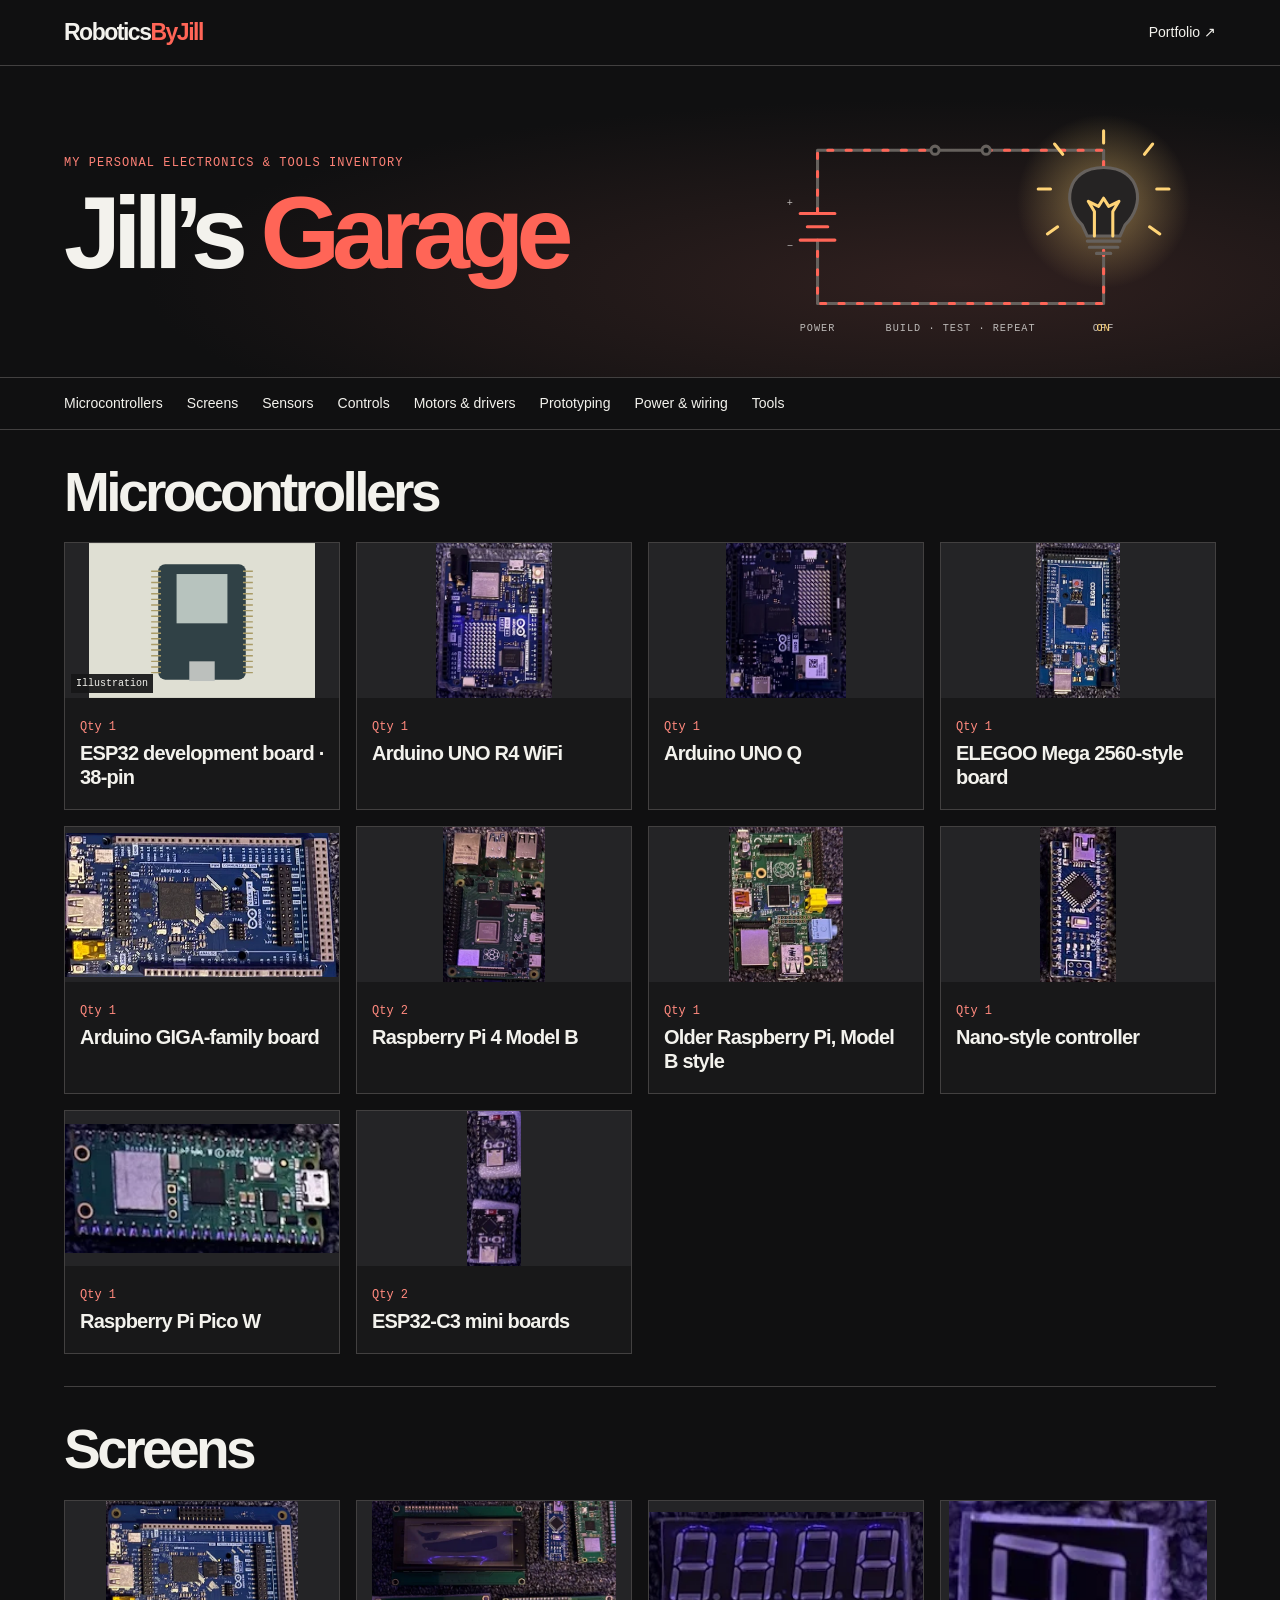
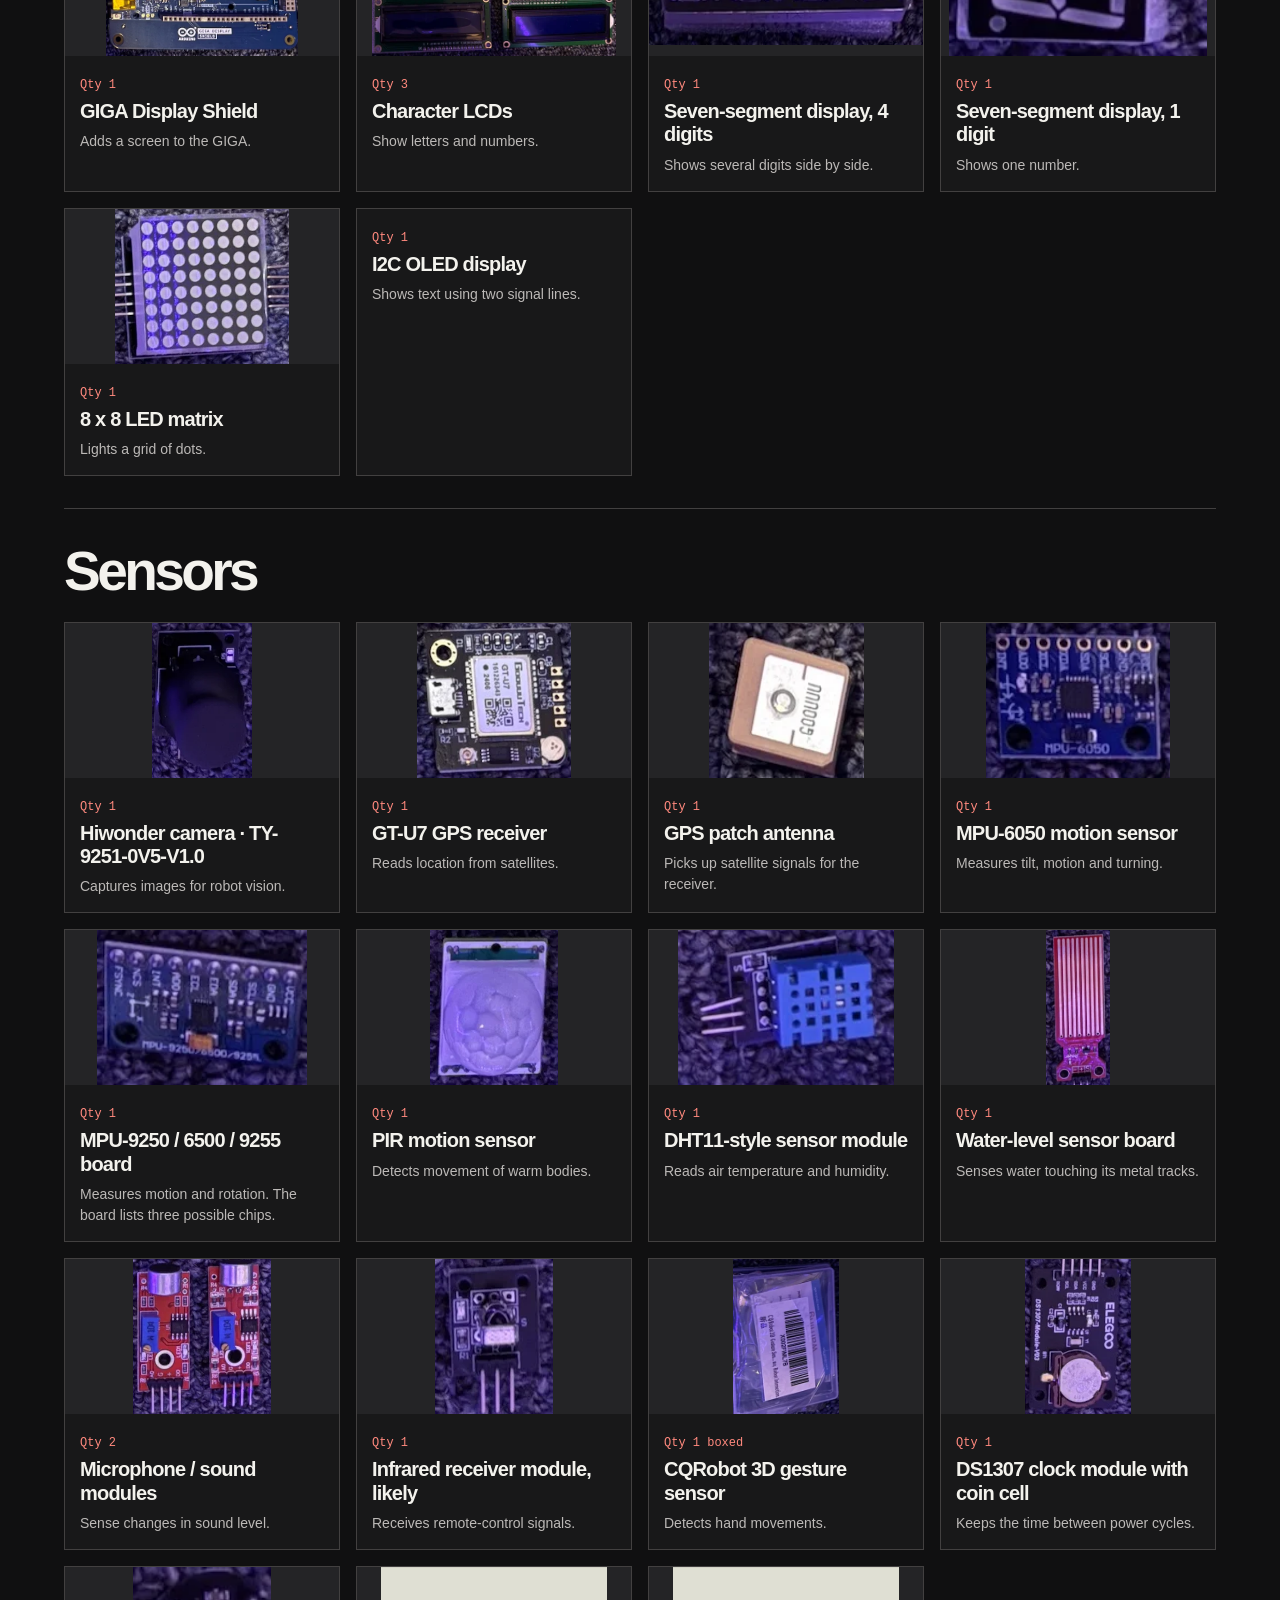
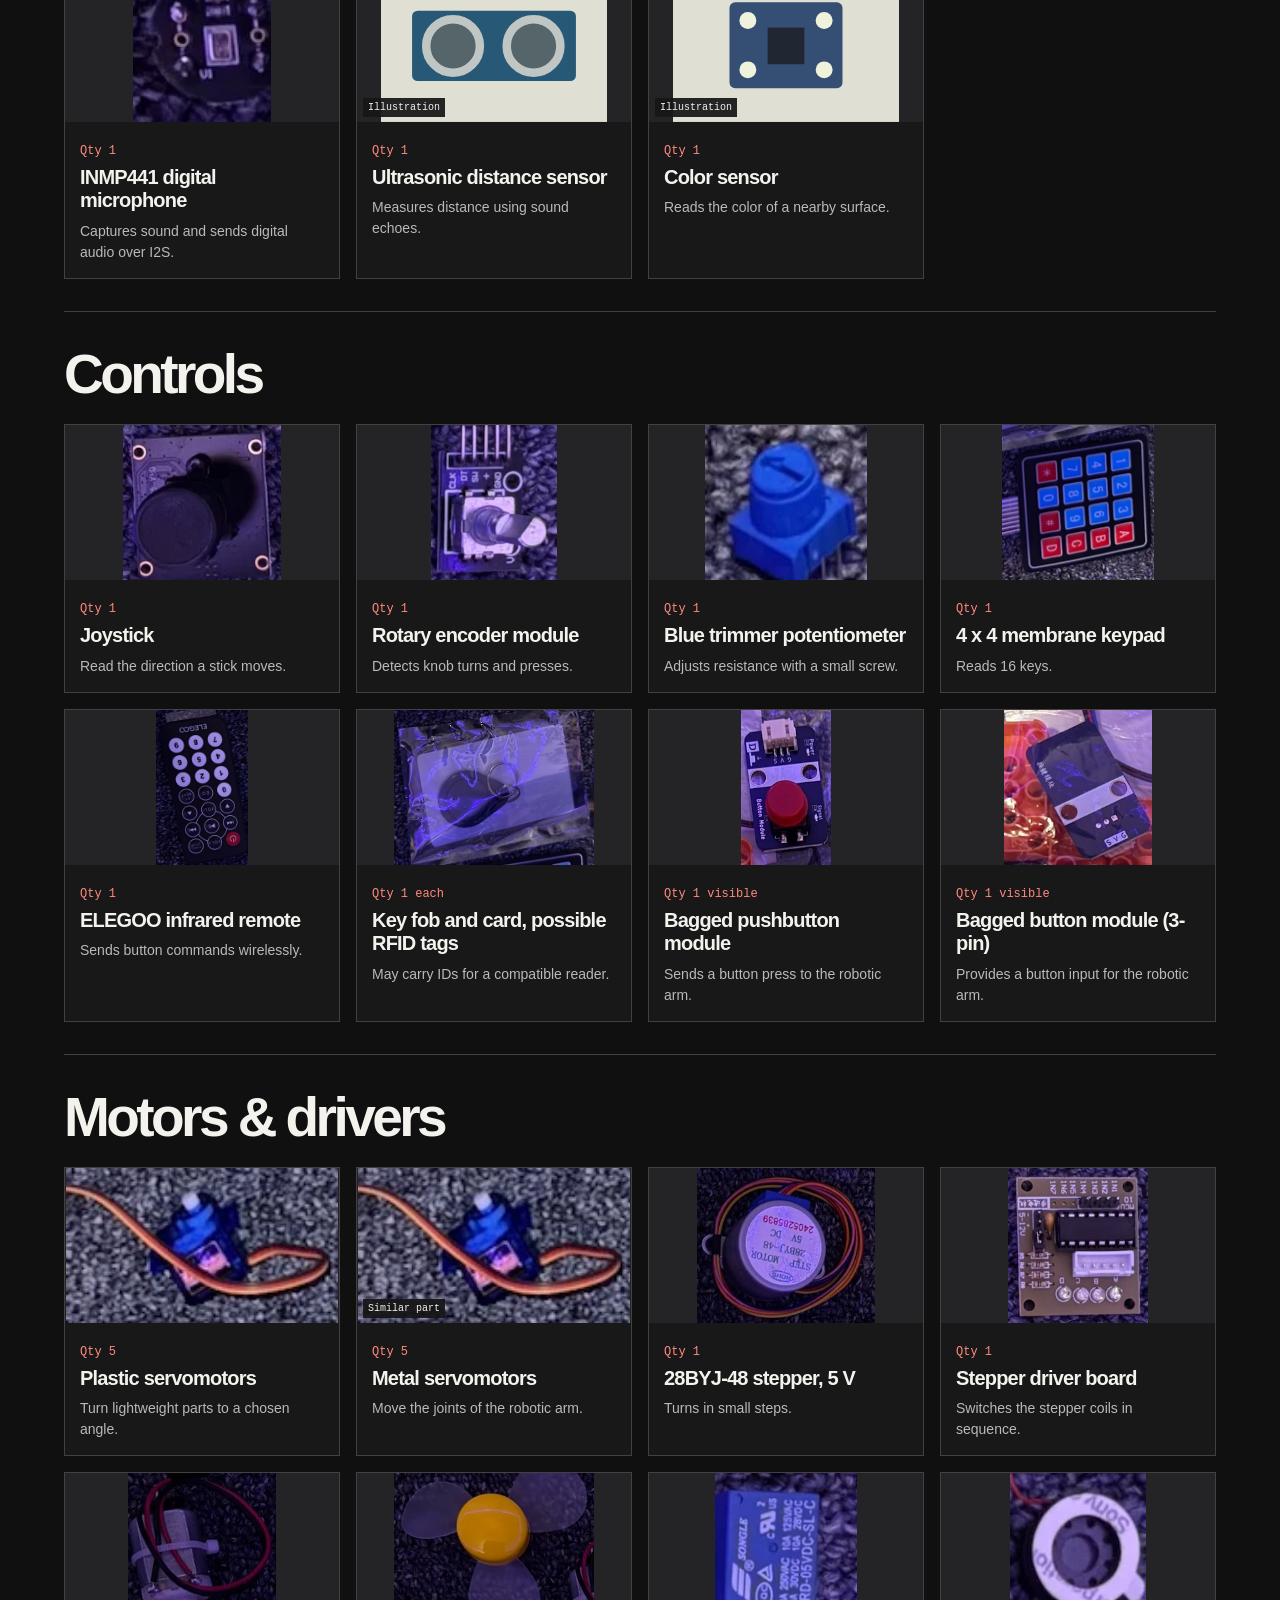
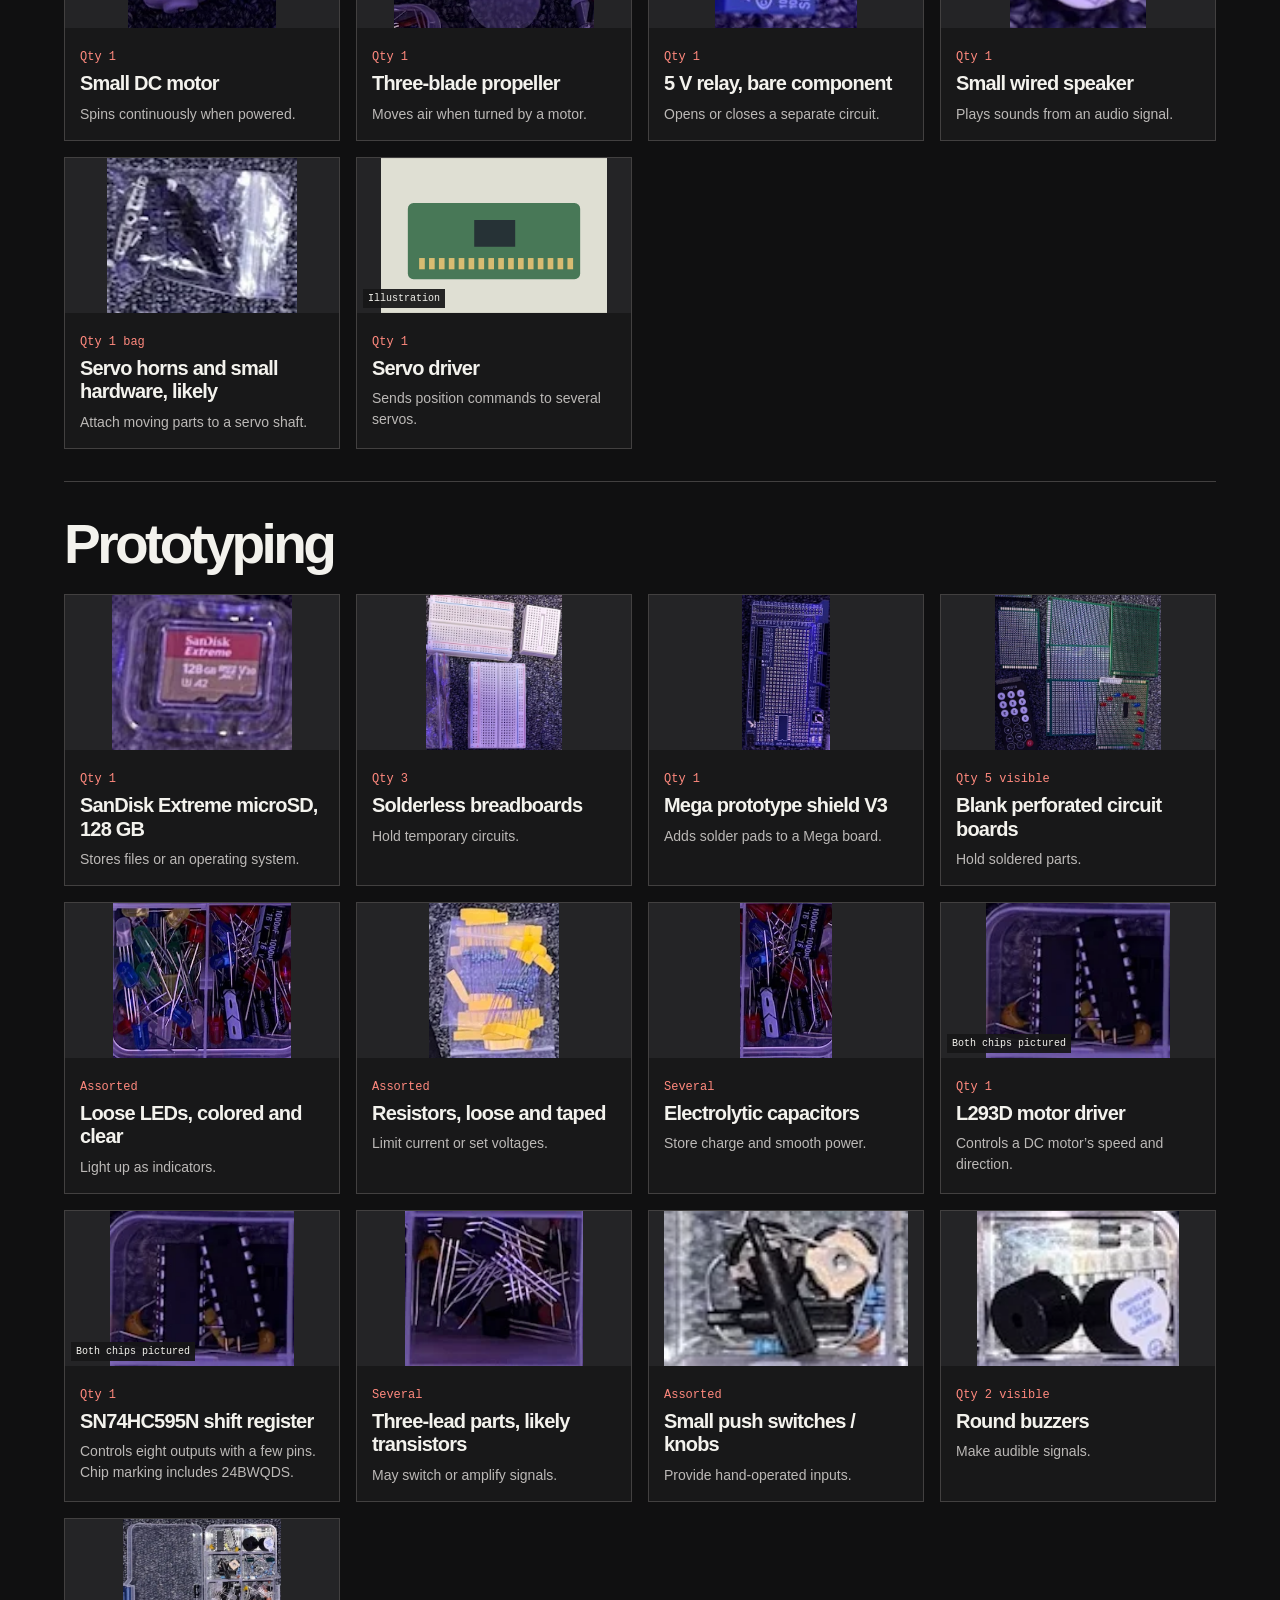
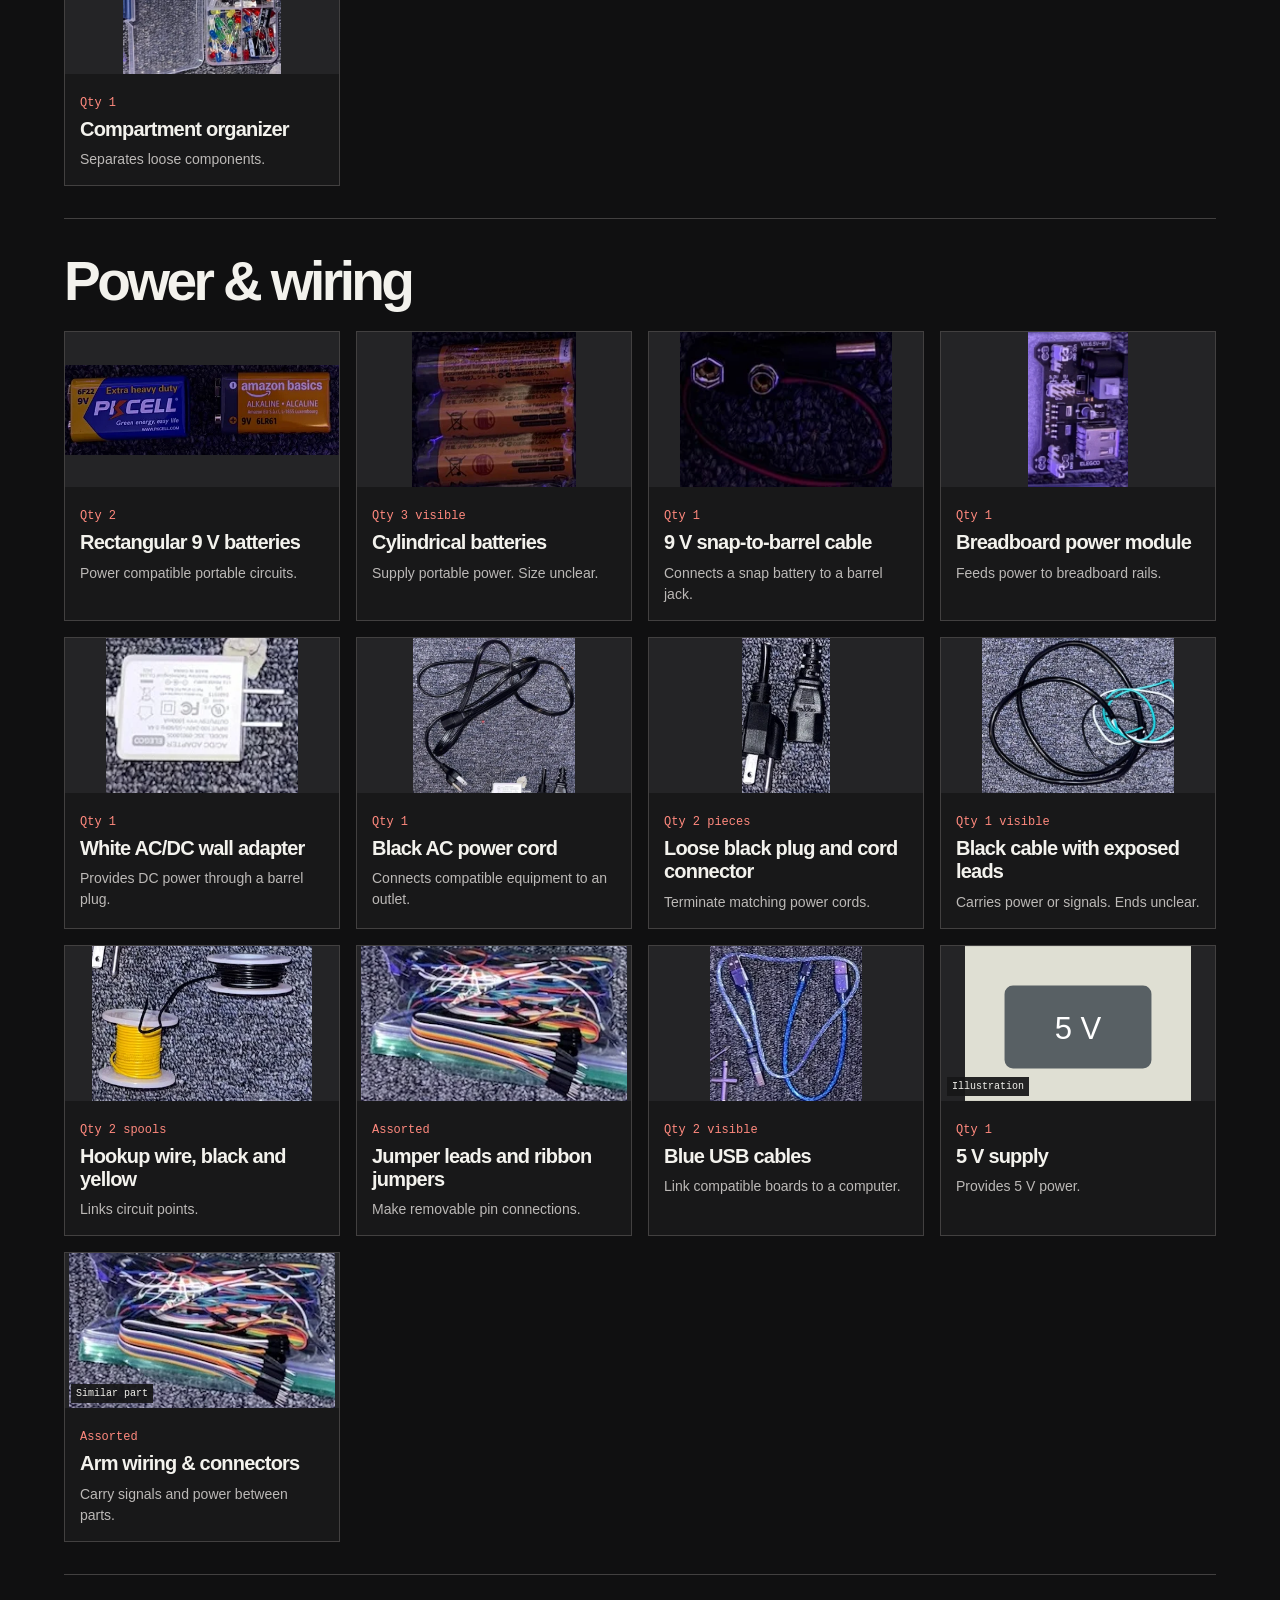
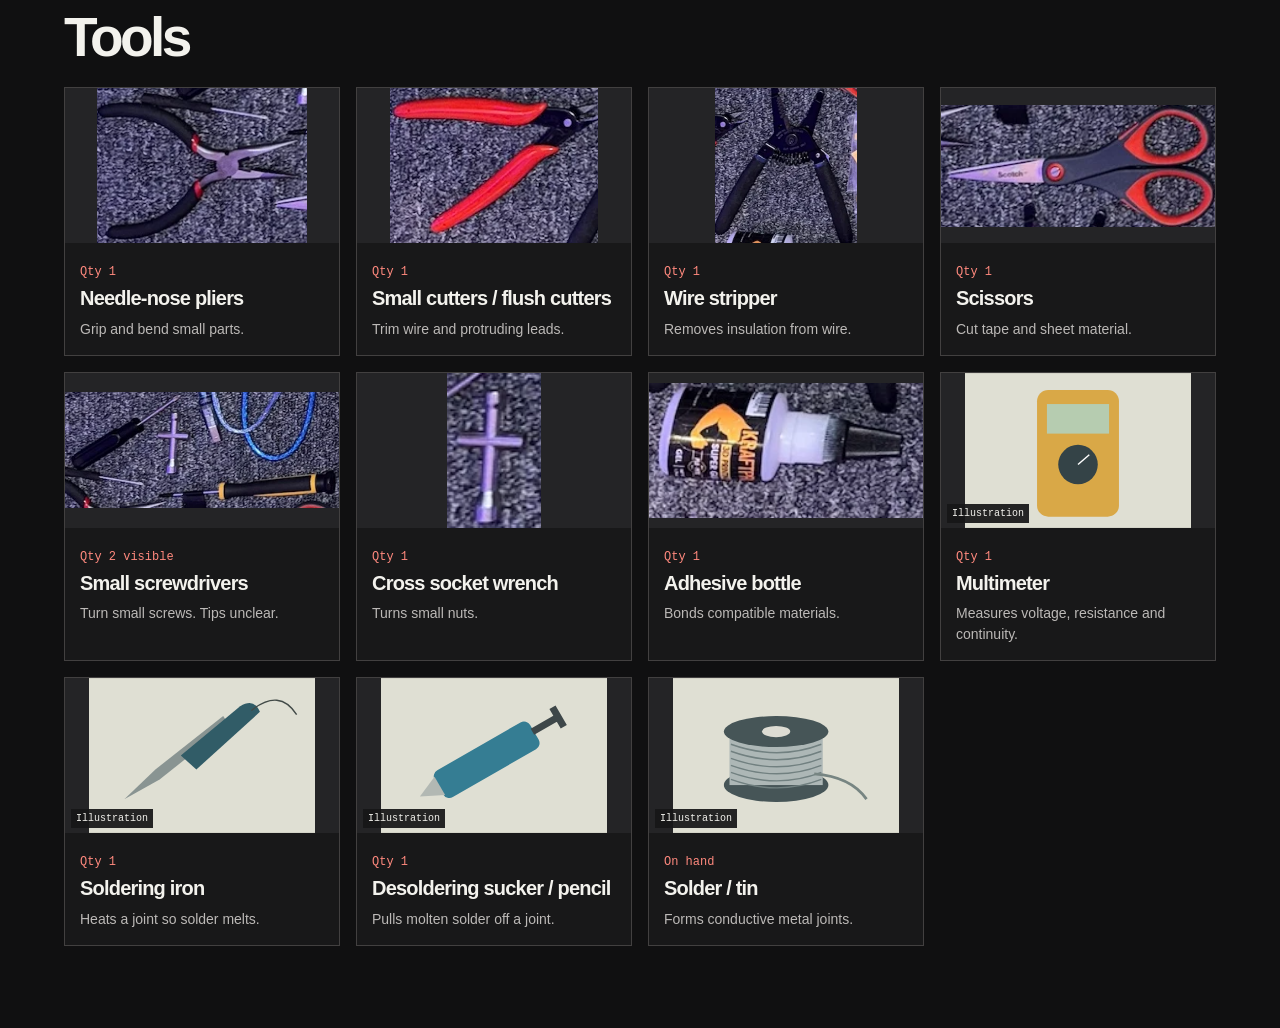
==== commit a08de236: "small fix" ====
--- a/index.html
+++ b/index.html
@@ -15,11 +15,43 @@
       </div>
       <div class="hero">
         <div>
-          <p>Electronics &amp; tools inventory</p>
+          <p>My Personal Electronics &amp; tools inventory</p>
           <h1>Jill’s <em>Garage</em>
           </h1>
         </div>
-        <img src="photos/workbench.webp" alt="Arduino and Raspberry Pi boards from Jill’s collection">
+        <svg class="hero-circuit" viewBox="0 0 460 250" role="img" aria-labelledby="circuit-title circuit-desc">
+          <title id="circuit-title">A circuit switching a light bulb on and off</title>
+          <desc id="circuit-desc">A battery powers a bulb when the switch closes. The switch opens and the bulb goes dark, repeating every four seconds.</desc>
+          <defs>
+            <radialGradient id="bulb-halo">
+              <stop stop-color="#ffd477" stop-opacity=".45"/>
+              <stop offset="1" stop-color="#ffd477" stop-opacity="0"/>
+            </radialGradient>
+          </defs>
+          <circle class="circuit-glow" cx="350" cy="105" r="85" fill="url(#bulb-halo)"/>
+          <g class="circuit-wire">
+            <path d="M70 117 V55 H185 M235 55 H350 V72 M350 153 V205 H70 V143"/>
+            <path class="circuit-current" d="M70 117 V55 H185 M235 55 H350 V72 M350 153 V205 H70 V143"/>
+            <path class="circuit-switch" d="M185 55 H235"/>
+            <circle cx="185" cy="55" r="4" fill="var(--bg)"/>
+            <circle cx="235" cy="55" r="4" fill="var(--bg)"/>
+            <path d="M53 117 H87 M60 130 H80 M53 143 H87" stroke="var(--accent)"/>
+            <path class="circuit-bulb" d="M350 72 C312 72 309 110 329 128 L334 139 H366 L371 128 C391 110 388 72 350 72 Z"/>
+            <path class="circuit-filament" d="M341 139 V115 L335 105 L345 110 L350 102 L355 110 L365 105 L359 115 V139"/>
+            <path d="M334 144 H366 M336 150 H364 M343 156 H357"/>
+            <g class="circuit-rays">
+              <path d="M350 48 V36 M310 59 L302 49 M390 59 L398 49 M298 93 H286 M402 93 H414 M305 130 L295 137 M395 130 L405 137"/>
+            </g>
+          </g>
+          <g class="circuit-labels">
+            <text x="40" y="110">+</text>
+            <text x="40" y="152">−</text>
+            <text x="70" y="232" text-anchor="middle">POWER</text>
+            <text x="210" y="232" text-anchor="middle">BUILD · TEST · REPEAT</text>
+            <text class="circuit-off-label" x="350" y="232" text-anchor="middle">OFF</text>
+            <text class="circuit-on-label" x="350" y="232" text-anchor="middle">ON</text>
+          </g>
+        </svg>
       </div>
     </header>
     <nav aria-label="Inventory sections">
--- a/styles.css
+++ b/styles.css
@@ -22,7 +22,28 @@
 .hero p { text-transform: uppercase; letter-spacing: .09em; color: #ff8277; }
 h1 { font-size: clamp(60px,8vw,118px); line-height: .96; letter-spacing: -.078em; margin: 12px 0 18px; }
 em { font-style: normal; }
-.hero img { width: 100%; height: clamp(140px,17vw,235px); object-fit: cover; object-position: 50% 42%; }
+.hero-circuit { display: block; width: 100%; height: auto; max-height: 260px; }
+.circuit-wire { fill: none; stroke: #66615d; stroke-width: 3; stroke-linecap: round; stroke-linejoin: round; }
+.circuit-switch { transform-origin: 185px 55px; animation: circuit-switch 4s step-end infinite; }
+.circuit-current { stroke: var(--accent); stroke-dasharray: 5 13; animation: circuit-on 4s step-end infinite, circuit-flow 1s linear infinite; }
+.circuit-bulb { fill: #252323; animation: circuit-bulb 4s step-end infinite; }
+.circuit-filament, .circuit-rays { stroke: #ffd477; }
+.circuit-filament { animation: circuit-filament 4s step-end infinite; }
+.circuit-glow, .circuit-rays, .circuit-on-label { animation: circuit-on 4s step-end infinite; }
+.circuit-labels { fill: var(--muted); font: 10px 'IBM Plex Mono', monospace; letter-spacing: 1px; }
+.circuit-on-label { fill: #ffd477; }
+.circuit-off-label { animation: circuit-off 4s step-end infinite; }
+@keyframes circuit-switch { 0%, 100% { transform: rotate(-28deg); } 50% { transform: rotate(0); } }
+@keyframes circuit-on { 0%, 100% { opacity: 0; } 50% { opacity: 1; } }
+@keyframes circuit-off { 0%, 100% { opacity: 1; } 50% { opacity: 0; } }
+@keyframes circuit-bulb { 0%, 100% { fill: #252323; stroke: #66615d; } 50% { fill: #ffd477; stroke: #ffe8b0; } }
+@keyframes circuit-filament { 0%, 100% { stroke: #817567; } 50% { stroke: #fff5d9; } }
+@keyframes circuit-flow { to { stroke-dashoffset: -36; } }
+@media (prefers-reduced-motion: reduce) {
+  .hero-circuit * { animation: none; }
+  .circuit-current, .circuit-glow, .circuit-rays, .circuit-on-label { opacity: 0; }
+  .circuit-switch { transform: rotate(-28deg); }
+}
 nav { position: sticky; z-index: 2; top: 0; display: flex; gap: 24px; overflow-x: auto; padding-inline: var(--gutter); background: var(--bg); border-block: 1px solid var(--line); }
 nav a { white-space: nowrap; font-size: 14px; padding-block: 15px; }
 main { padding: 0 var(--gutter) 50px; }
@@ -40,7 +61,7 @@
 article p { font-size: 14px; color: var(--muted); margin: 8px 0 0; }
 @media (max-width: 600px) {
   .hero { grid-template-columns: 1fr; gap: 6px; padding-block: 18px; }
-  .hero img { height: 110px; }
+  .hero-circuit { max-height: 210px; }
   .grid { grid-template-columns: repeat(2,minmax(0,1fr)); gap: 9px; }
   figure, figure img { height: 110px; }
   .info { padding: 10px; }
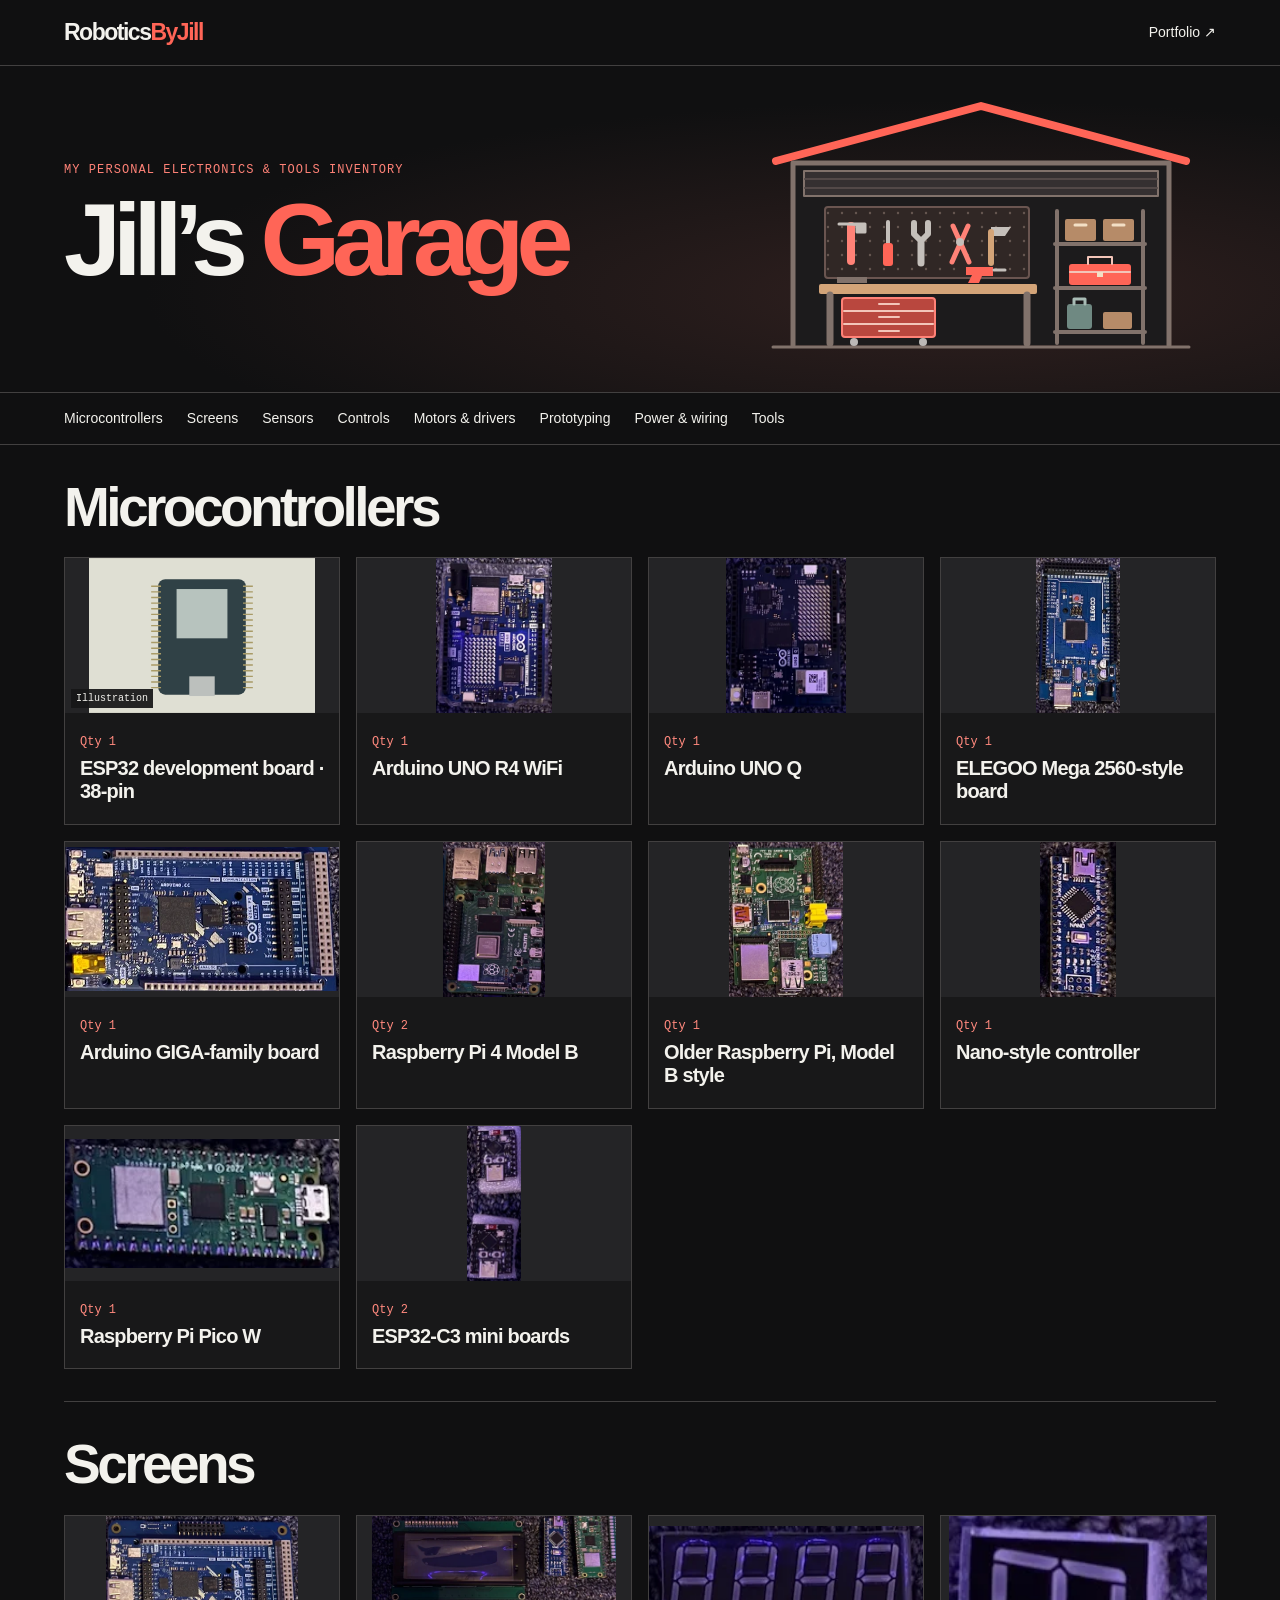
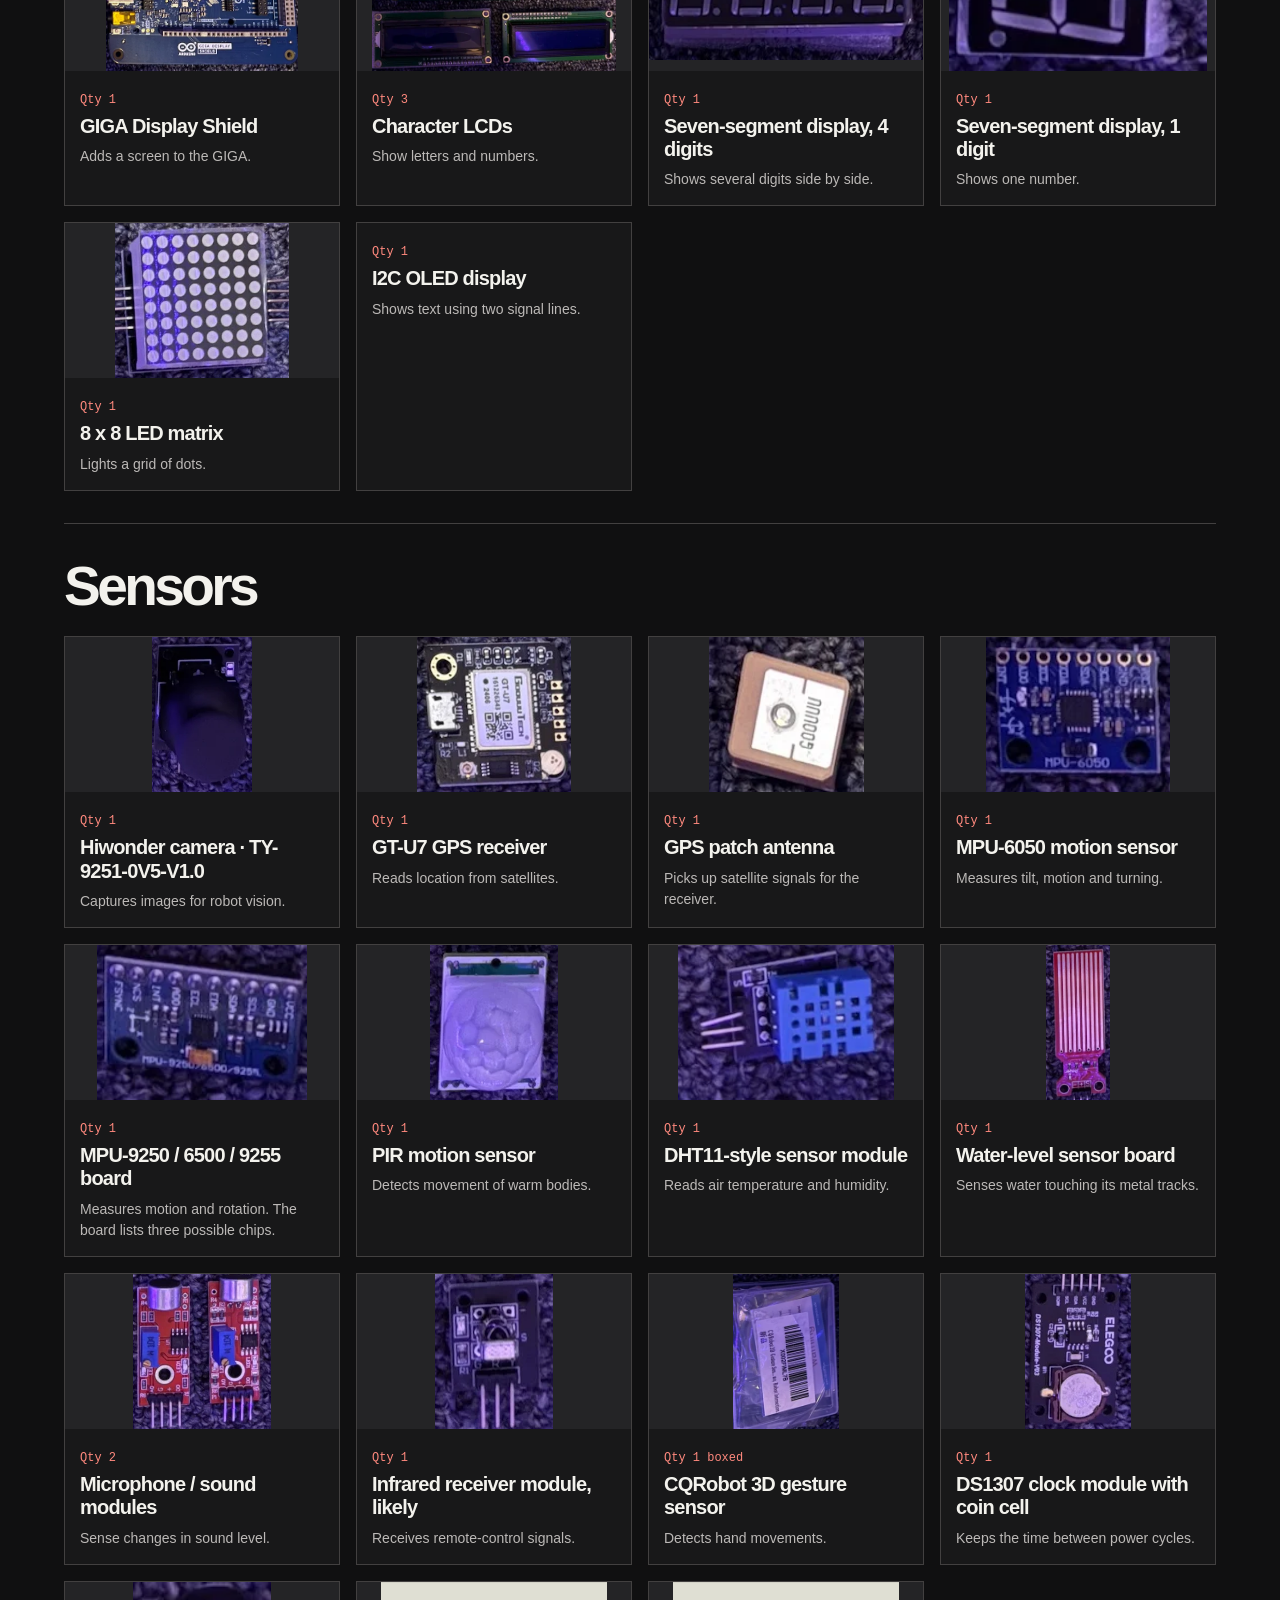
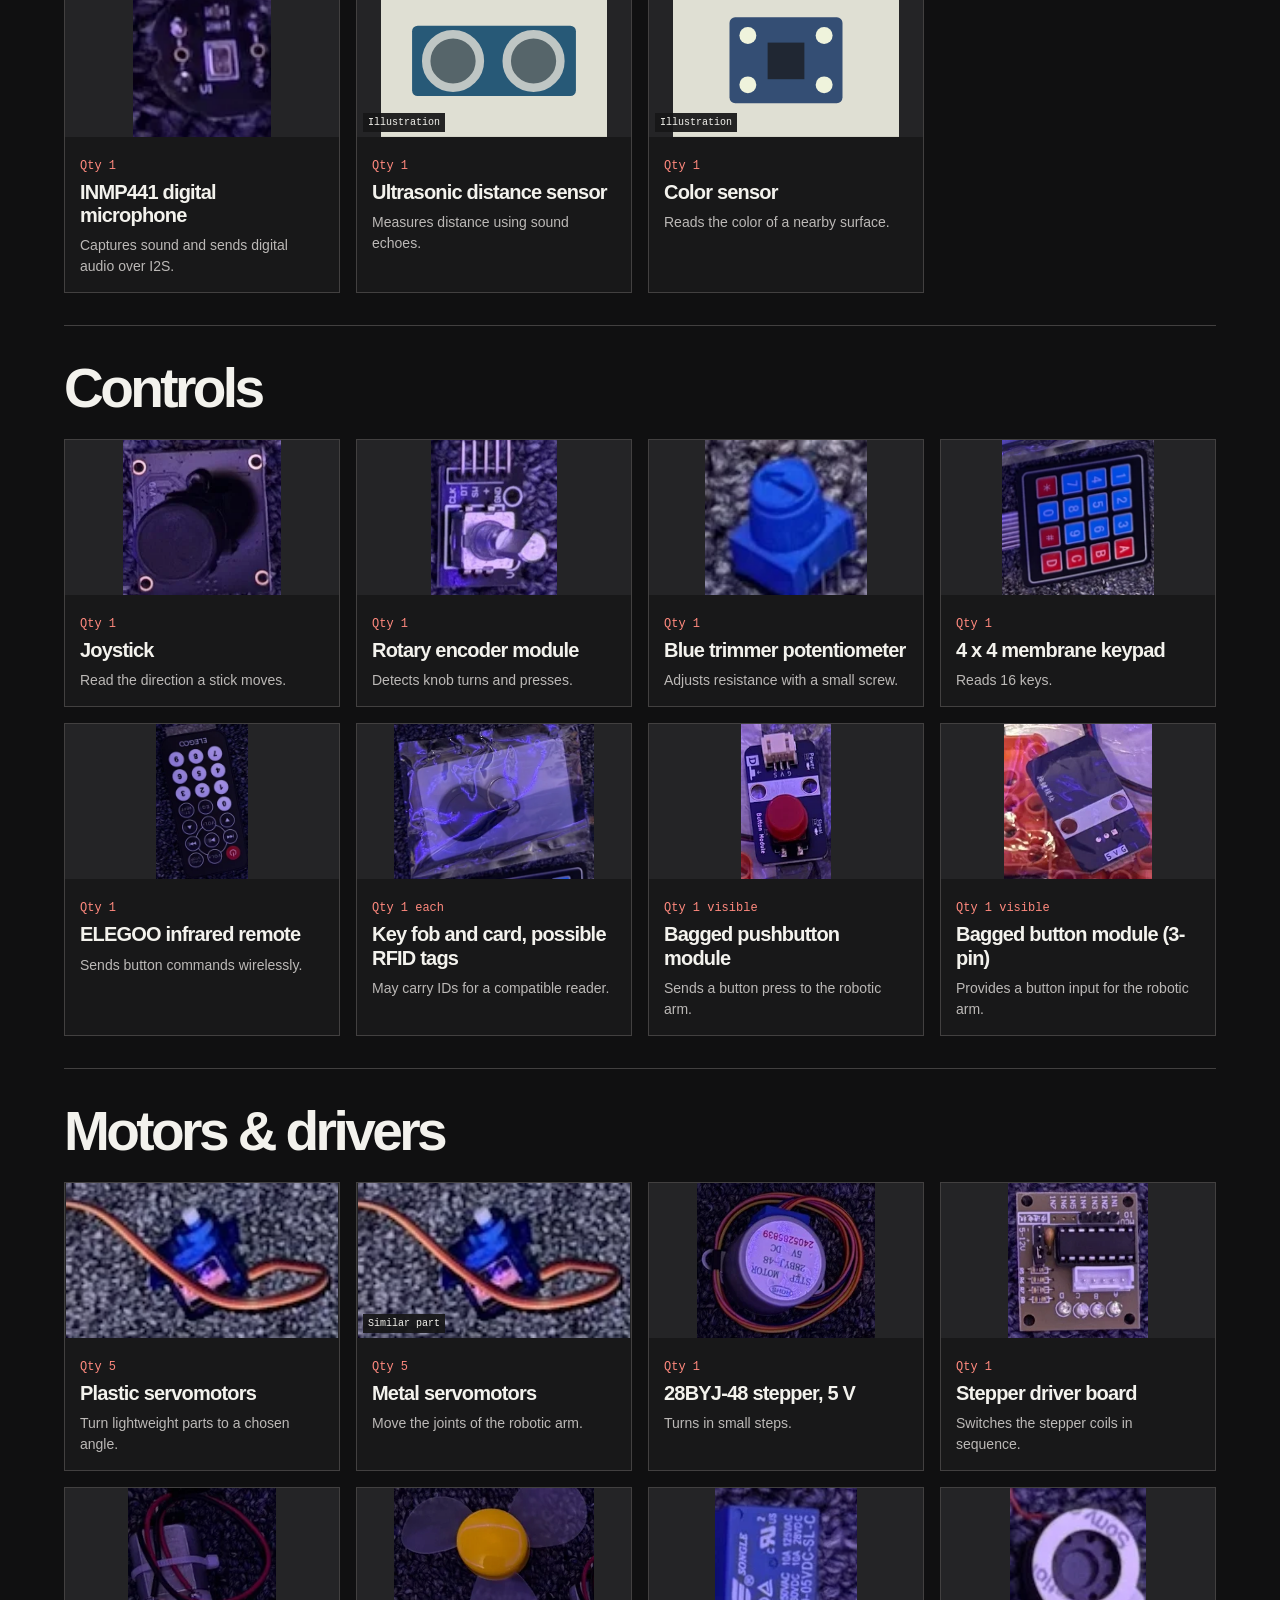
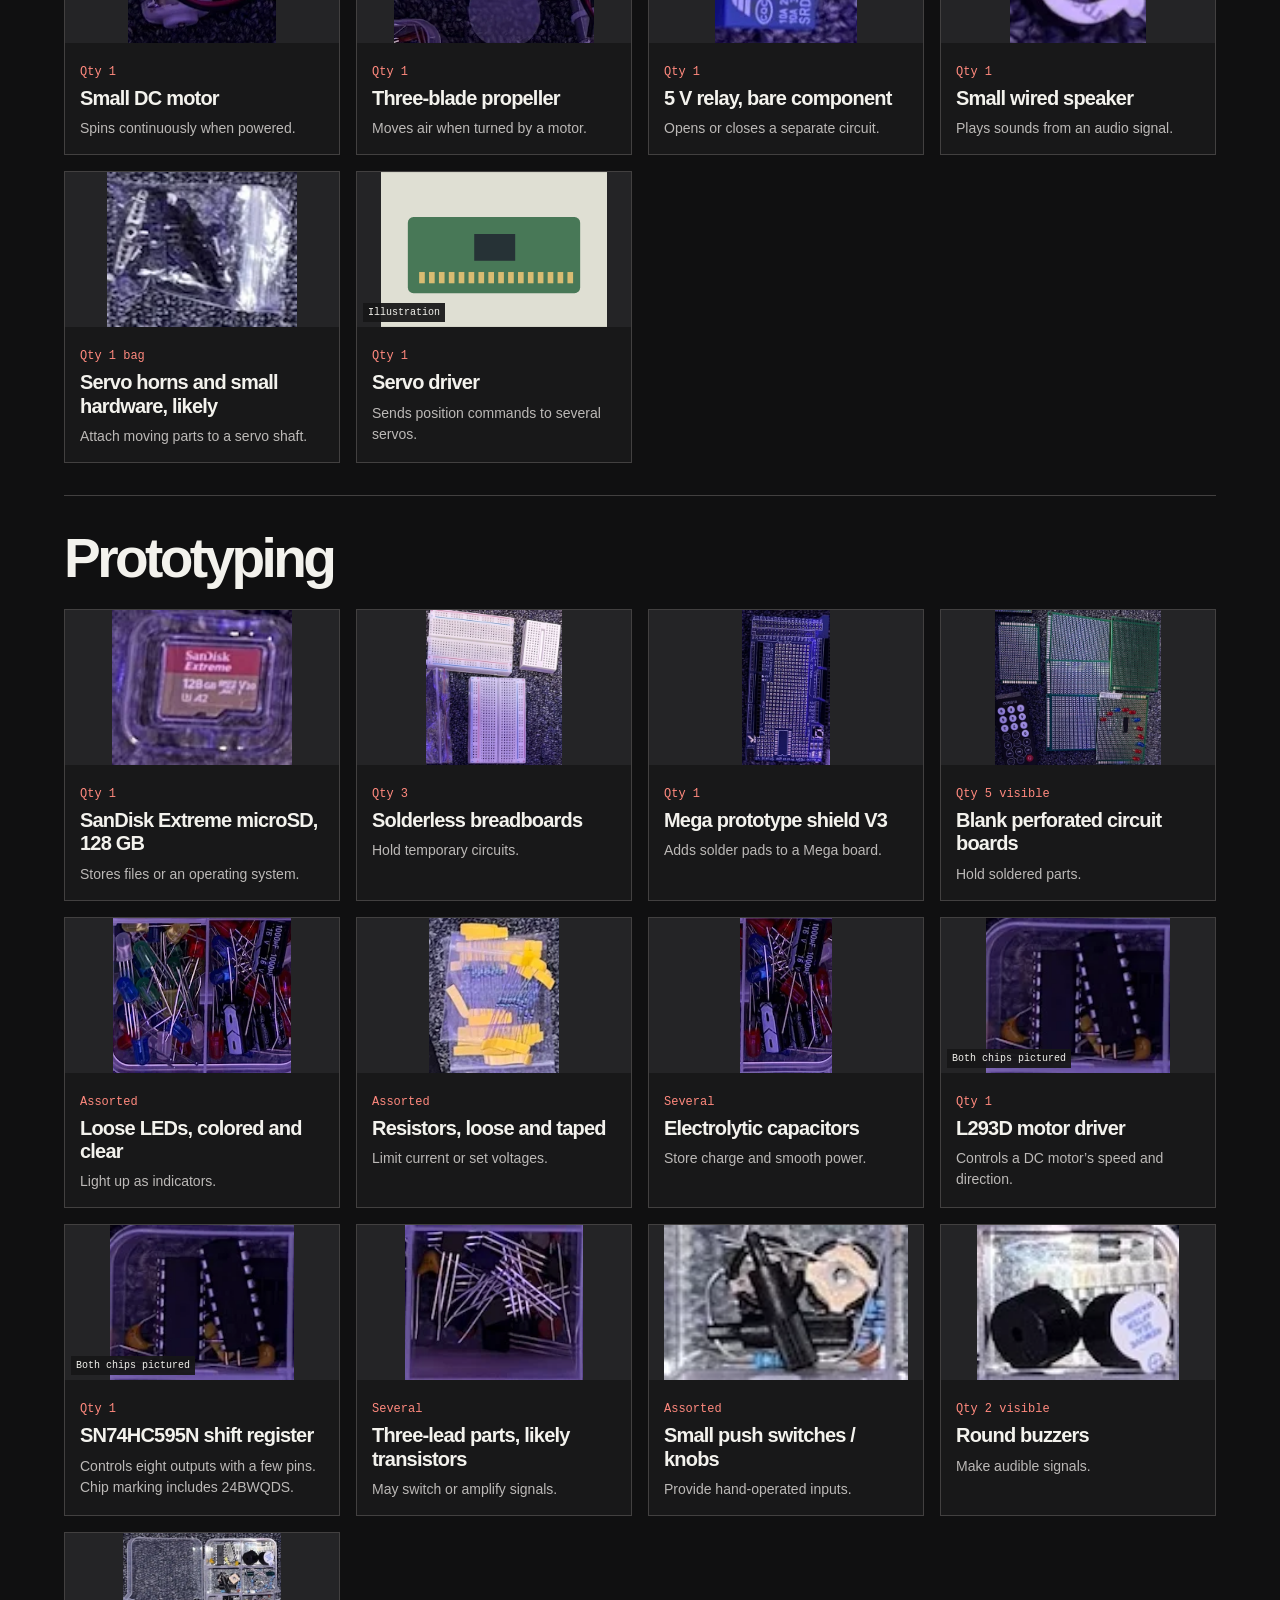
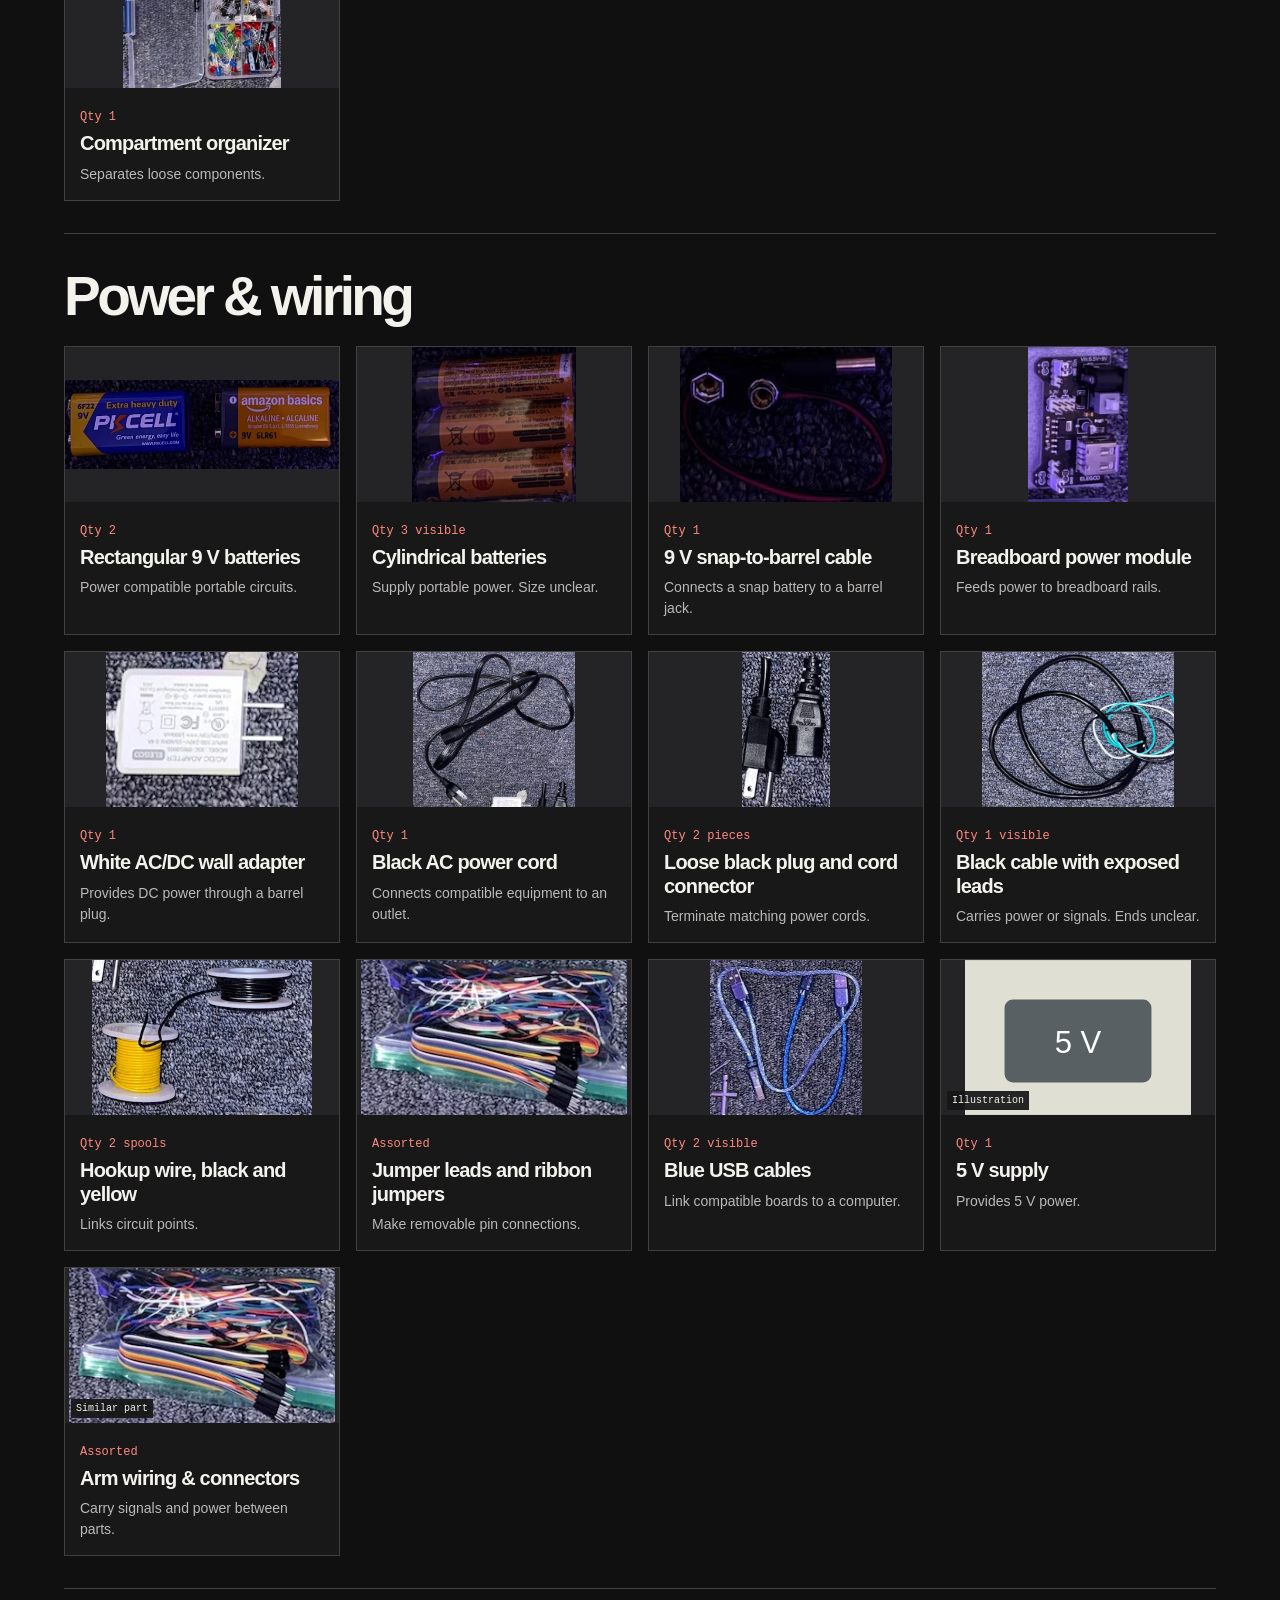
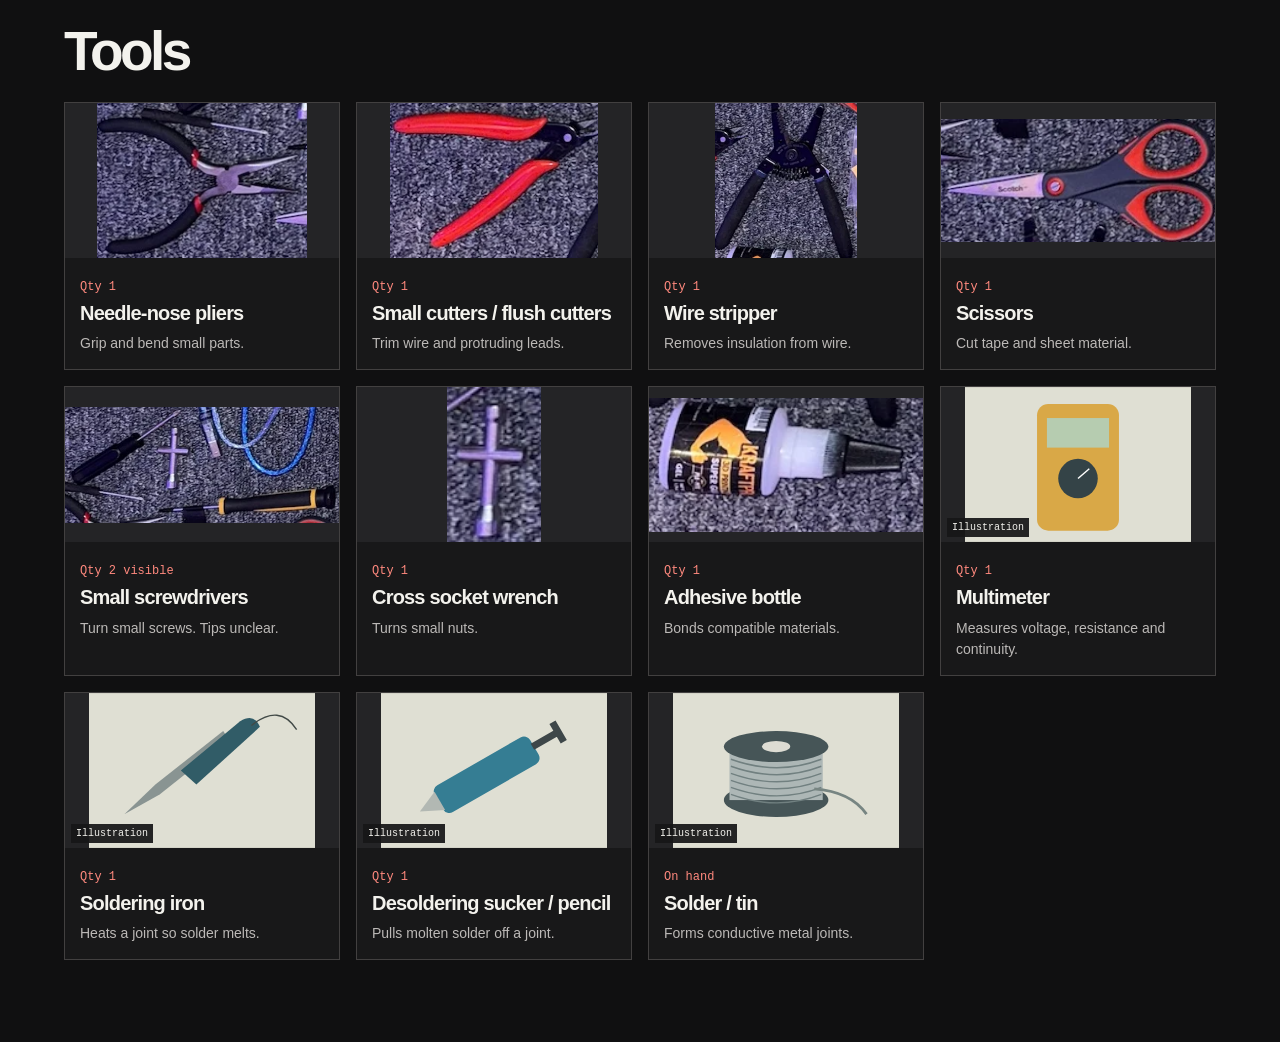
==== commit 64fcd8ba: "fixing illustration" ====
--- a/index.html
+++ b/index.html
@@ -19,37 +19,56 @@
           <h1>Jill’s <em>Garage</em>
           </h1>
         </div>
-        <svg class="hero-circuit" viewBox="0 0 460 250" role="img" aria-labelledby="circuit-title circuit-desc">
-          <title id="circuit-title">A circuit switching a light bulb on and off</title>
-          <desc id="circuit-desc">A battery powers a bulb when the switch closes. The switch opens and the bulb goes dark, repeating every four seconds.</desc>
+        <svg class="hero-garage" viewBox="0 0 460 270" role="img" aria-labelledby="garage-title garage-desc">
+          <title id="garage-title">A garage workshop filled with tools</title>
+          <desc id="garage-desc">An open garage with a tool pegboard, workbench, red tool cabinet, storage shelves, and a drill.</desc>
           <defs>
-            <radialGradient id="bulb-halo">
-              <stop stop-color="#ffd477" stop-opacity=".45"/>
-              <stop offset="1" stop-color="#ffd477" stop-opacity="0"/>
-            </radialGradient>
+            <pattern id="pegboard-holes" width="14" height="14" patternUnits="userSpaceOnUse">
+              <circle cx="7" cy="7" r="1.2" fill="#655650"/>
+            </pattern>
           </defs>
-          <circle class="circuit-glow" cx="350" cy="105" r="85" fill="url(#bulb-halo)"/>
-          <g class="circuit-wire">
-            <path d="M70 117 V55 H185 M235 55 H350 V72 M350 153 V205 H70 V143"/>
-            <path class="circuit-current" d="M70 117 V55 H185 M235 55 H350 V72 M350 153 V205 H70 V143"/>
-            <path class="circuit-switch" d="M185 55 H235"/>
-            <circle cx="185" cy="55" r="4" fill="var(--bg)"/>
-            <circle cx="235" cy="55" r="4" fill="var(--bg)"/>
-            <path d="M53 117 H87 M60 130 H80 M53 143 H87" stroke="var(--accent)"/>
-            <path class="circuit-bulb" d="M350 72 C312 72 309 110 329 128 L334 139 H366 L371 128 C391 110 388 72 350 72 Z"/>
-            <path class="circuit-filament" d="M341 139 V115 L335 105 L345 110 L350 102 L355 110 L365 105 L359 115 V139"/>
-            <path d="M334 144 H366 M336 150 H364 M343 156 H357"/>
-            <g class="circuit-rays">
-              <path d="M350 48 V36 M310 59 L302 49 M390 59 L398 49 M298 93 H286 M402 93 H414 M305 130 L295 137 M395 130 L405 137"/>
-            </g>
-          </g>
-          <g class="circuit-labels">
-            <text x="40" y="110">+</text>
-            <text x="40" y="152">−</text>
-            <text x="70" y="232" text-anchor="middle">POWER</text>
-            <text x="210" y="232" text-anchor="middle">BUILD · TEST · REPEAT</text>
-            <text class="circuit-off-label" x="350" y="232" text-anchor="middle">OFF</text>
-            <text class="circuit-on-label" x="350" y="232" text-anchor="middle">ON</text>
+          <g stroke-linecap="round" stroke-linejoin="round">
+            <!-- Garage frame and raised door -->
+            <path d="M25 67 L230 12 L435 67" fill="none" stroke="#ff6557" stroke-width="8"/>
+            <path d="M42 251 V69 H418 V251" fill="#1c1b1c" stroke="#81726b" stroke-width="5"/>
+            <path d="M53 77 H407 V102 H53 Z" fill="#353031" stroke="#81726b" stroke-width="2"/>
+            <path d="M54 85 H406 M54 94 H406" stroke="#534948" stroke-width="2"/>
+            <path d="M22 253 H438" stroke="#81726b" stroke-width="3"/>
+            <!-- Pegboard and hanging hand tools -->
+            <rect x="74" y="113" width="204" height="71" rx="3" fill="#302725" stroke="#6a5550" stroke-width="2"/>
+            <rect x="74" y="113" width="204" height="71" fill="url(#pegboard-holes)"/>
+            <path d="M100 132 V167" stroke="#ff8277" stroke-width="8"/>
+            <path d="M88 130 H114 V138 H106 V132" fill="#c4bfba" stroke="#c4bfba" stroke-width="3"/>
+            <path d="M137 128 V151" stroke="#c4bfba" stroke-width="4"/>
+            <rect x="132" y="149" width="10" height="23" rx="3" fill="#ff6557"/>
+            <path d="M170 149 V169" stroke="#c4bfba" stroke-width="7"/>
+            <path d="M163 129 V140 L170 147 L177 140 V129" fill="none" stroke="#c4bfba" stroke-width="6"/>
+            <path d="M202 132 L218 168 M217 132 L201 168" stroke="#ff8277" stroke-width="5"/>
+            <circle cx="209" cy="148" r="4" fill="#c4bfba"/>
+            <path d="M240 133 H260 L254 142 H240 Z" fill="#c4bfba"/>
+            <path d="M240 138 V169" stroke="#d3a478" stroke-width="6"/>
+            <!-- Workbench and drawer cabinet -->
+            <rect x="68" y="190" width="218" height="10" rx="2" fill="#d3a478"/>
+            <path d="M79 201 V249 M276 201 V249" stroke="#81726b" stroke-width="7"/>
+            <rect x="91" y="204" width="93" height="39" rx="3" fill="#b9473e" stroke="#ff8277" stroke-width="2"/>
+            <path d="M93 217 H182 M93 230 H182 M128 210 H148 M128 223 H148 M128 237 H148" stroke="#f3c5b9" stroke-width="2"/>
+            <circle cx="103" cy="248" r="4" fill="#bcb9b7"/>
+            <circle cx="172" cy="248" r="4" fill="#bcb9b7"/>
+            <!-- Drill and parts tray -->
+            <path d="M215 173 H242 V182 H231 L228 189 H217 L221 181 H215 Z" fill="#ff6557"/>
+            <path d="M243 176 H254" stroke="#c4bfba" stroke-width="3"/>
+            <path d="M86 183 H116 V189 H86 Z" fill="#81726b"/>
+            <!-- Shelves, bins, and a toolbox -->
+            <path d="M306 117 V249 M392 117 V249 M304 150 H394 M304 194 H394 M304 238 H394" fill="none" stroke="#81726b" stroke-width="4"/>
+            <rect x="314" y="125" width="31" height="22" rx="2" fill="#b68b68"/>
+            <rect x="352" y="125" width="31" height="22" rx="2" fill="#b68b68"/>
+            <path d="M324 131 H335 M362 131 H373" stroke="#f3dfc5" stroke-width="3"/>
+            <rect x="318" y="170" width="62" height="21" rx="3" fill="#ff6557"/>
+            <path d="M337 170 V163 H361 V170 M319 178 H379" fill="none" stroke="#f3c5b9" stroke-width="2"/>
+            <path d="M346 178 H352 V183 H346 Z" fill="#f3dfc5"/>
+            <rect x="316" y="210" width="25" height="25" rx="3" fill="#6f8982"/>
+            <path d="M323 210 V205 H334 V210" fill="none" stroke="#a8bcb5" stroke-width="3"/>
+            <rect x="352" y="218" width="29" height="17" rx="2" fill="#b68b68"/>
           </g>
         </svg>
       </div>
--- a/styles.css
+++ b/styles.css
@@ -22,28 +22,7 @@
 .hero p { text-transform: uppercase; letter-spacing: .09em; color: #ff8277; }
 h1 { font-size: clamp(60px,8vw,118px); line-height: .96; letter-spacing: -.078em; margin: 12px 0 18px; }
 em { font-style: normal; }
-.hero-circuit { display: block; width: 100%; height: auto; max-height: 260px; }
-.circuit-wire { fill: none; stroke: #66615d; stroke-width: 3; stroke-linecap: round; stroke-linejoin: round; }
-.circuit-switch { transform-origin: 185px 55px; animation: circuit-switch 4s step-end infinite; }
-.circuit-current { stroke: var(--accent); stroke-dasharray: 5 13; animation: circuit-on 4s step-end infinite, circuit-flow 1s linear infinite; }
-.circuit-bulb { fill: #252323; animation: circuit-bulb 4s step-end infinite; }
-.circuit-filament, .circuit-rays { stroke: #ffd477; }
-.circuit-filament { animation: circuit-filament 4s step-end infinite; }
-.circuit-glow, .circuit-rays, .circuit-on-label { animation: circuit-on 4s step-end infinite; }
-.circuit-labels { fill: var(--muted); font: 10px 'IBM Plex Mono', monospace; letter-spacing: 1px; }
-.circuit-on-label { fill: #ffd477; }
-.circuit-off-label { animation: circuit-off 4s step-end infinite; }
-@keyframes circuit-switch { 0%, 100% { transform: rotate(-28deg); } 50% { transform: rotate(0); } }
-@keyframes circuit-on { 0%, 100% { opacity: 0; } 50% { opacity: 1; } }
-@keyframes circuit-off { 0%, 100% { opacity: 1; } 50% { opacity: 0; } }
-@keyframes circuit-bulb { 0%, 100% { fill: #252323; stroke: #66615d; } 50% { fill: #ffd477; stroke: #ffe8b0; } }
-@keyframes circuit-filament { 0%, 100% { stroke: #817567; } 50% { stroke: #fff5d9; } }
-@keyframes circuit-flow { to { stroke-dashoffset: -36; } }
-@media (prefers-reduced-motion: reduce) {
-  .hero-circuit * { animation: none; }
-  .circuit-current, .circuit-glow, .circuit-rays, .circuit-on-label { opacity: 0; }
-  .circuit-switch { transform: rotate(-28deg); }
-}
+.hero-garage { display: block; width: 100%; height: auto; max-height: 270px; }
 nav { position: sticky; z-index: 2; top: 0; display: flex; gap: 24px; overflow-x: auto; padding-inline: var(--gutter); background: var(--bg); border-block: 1px solid var(--line); }
 nav a { white-space: nowrap; font-size: 14px; padding-block: 15px; }
 main { padding: 0 var(--gutter) 50px; }
@@ -61,7 +40,7 @@
 article p { font-size: 14px; color: var(--muted); margin: 8px 0 0; }
 @media (max-width: 600px) {
   .hero { grid-template-columns: 1fr; gap: 6px; padding-block: 18px; }
-  .hero-circuit { max-height: 210px; }
+  .hero-garage { max-height: 230px; }
   .grid { grid-template-columns: repeat(2,minmax(0,1fr)); gap: 9px; }
   figure, figure img { height: 110px; }
   .info { padding: 10px; }
